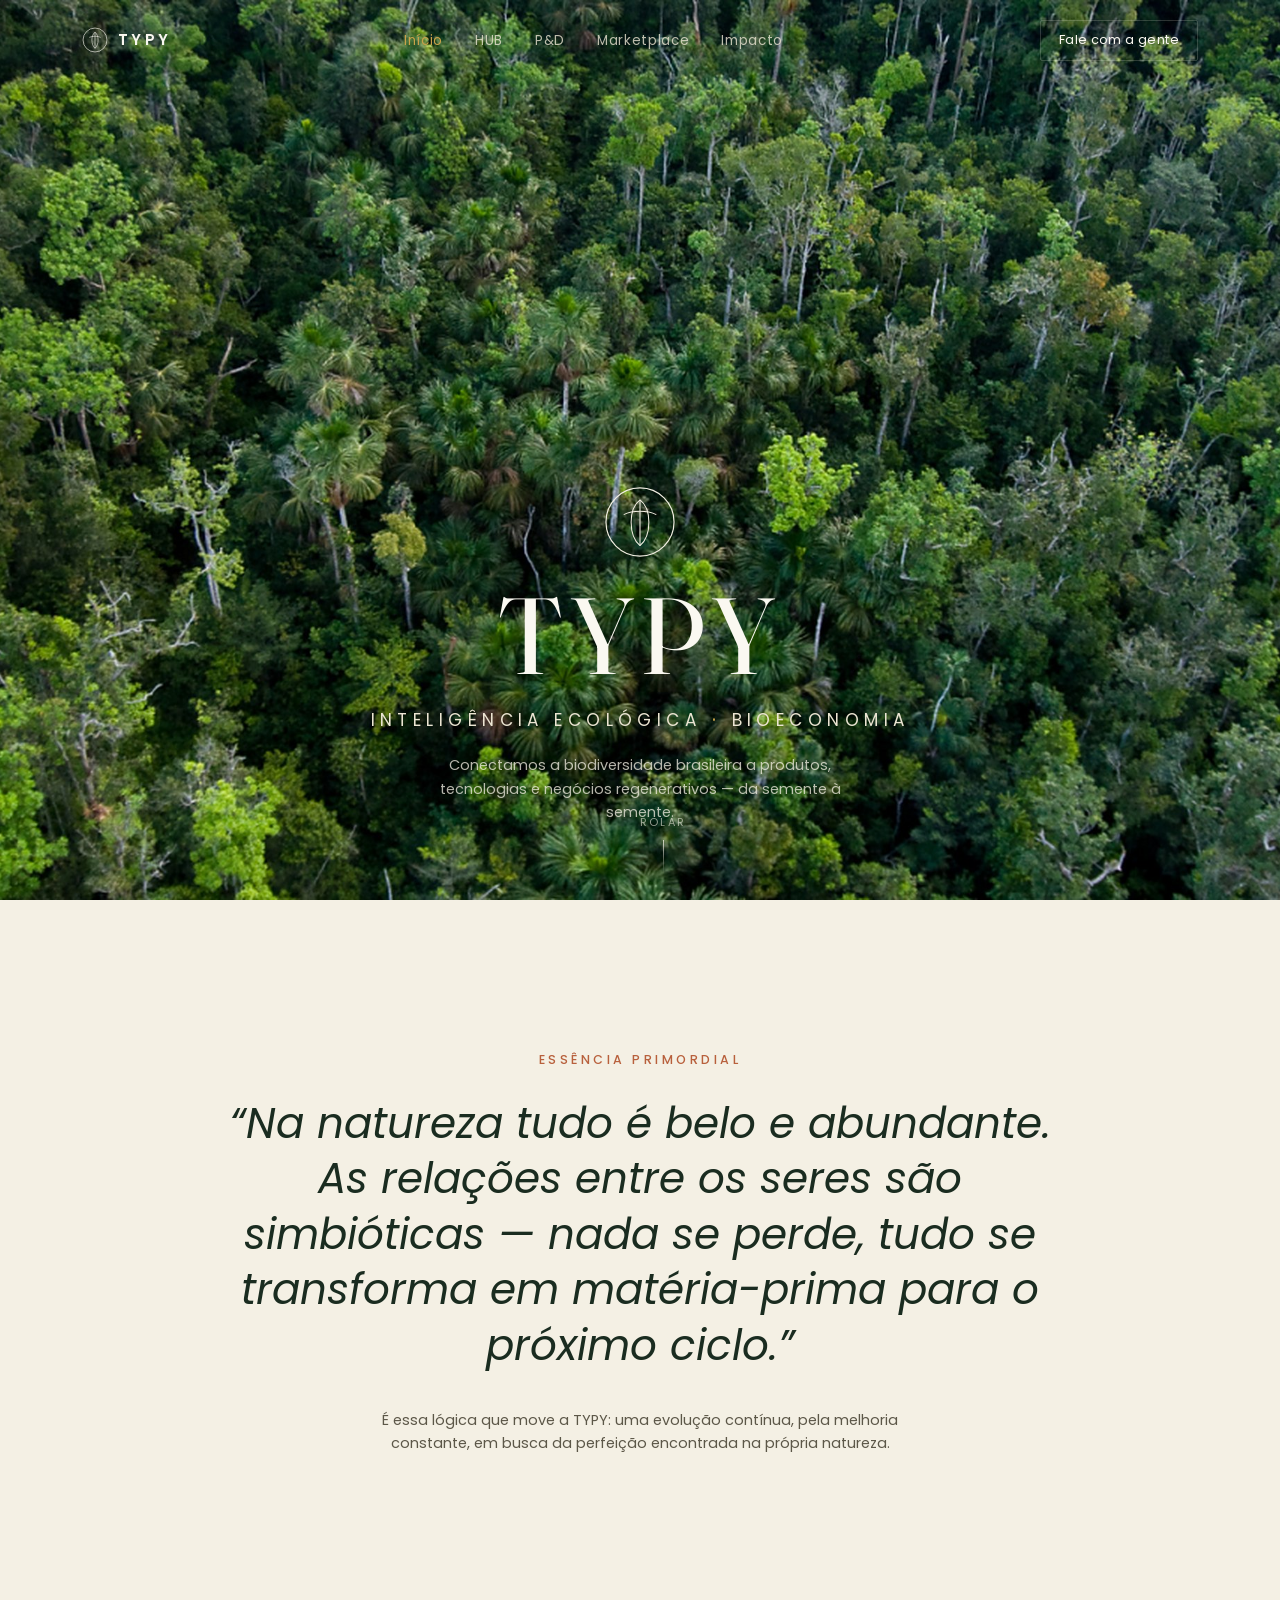
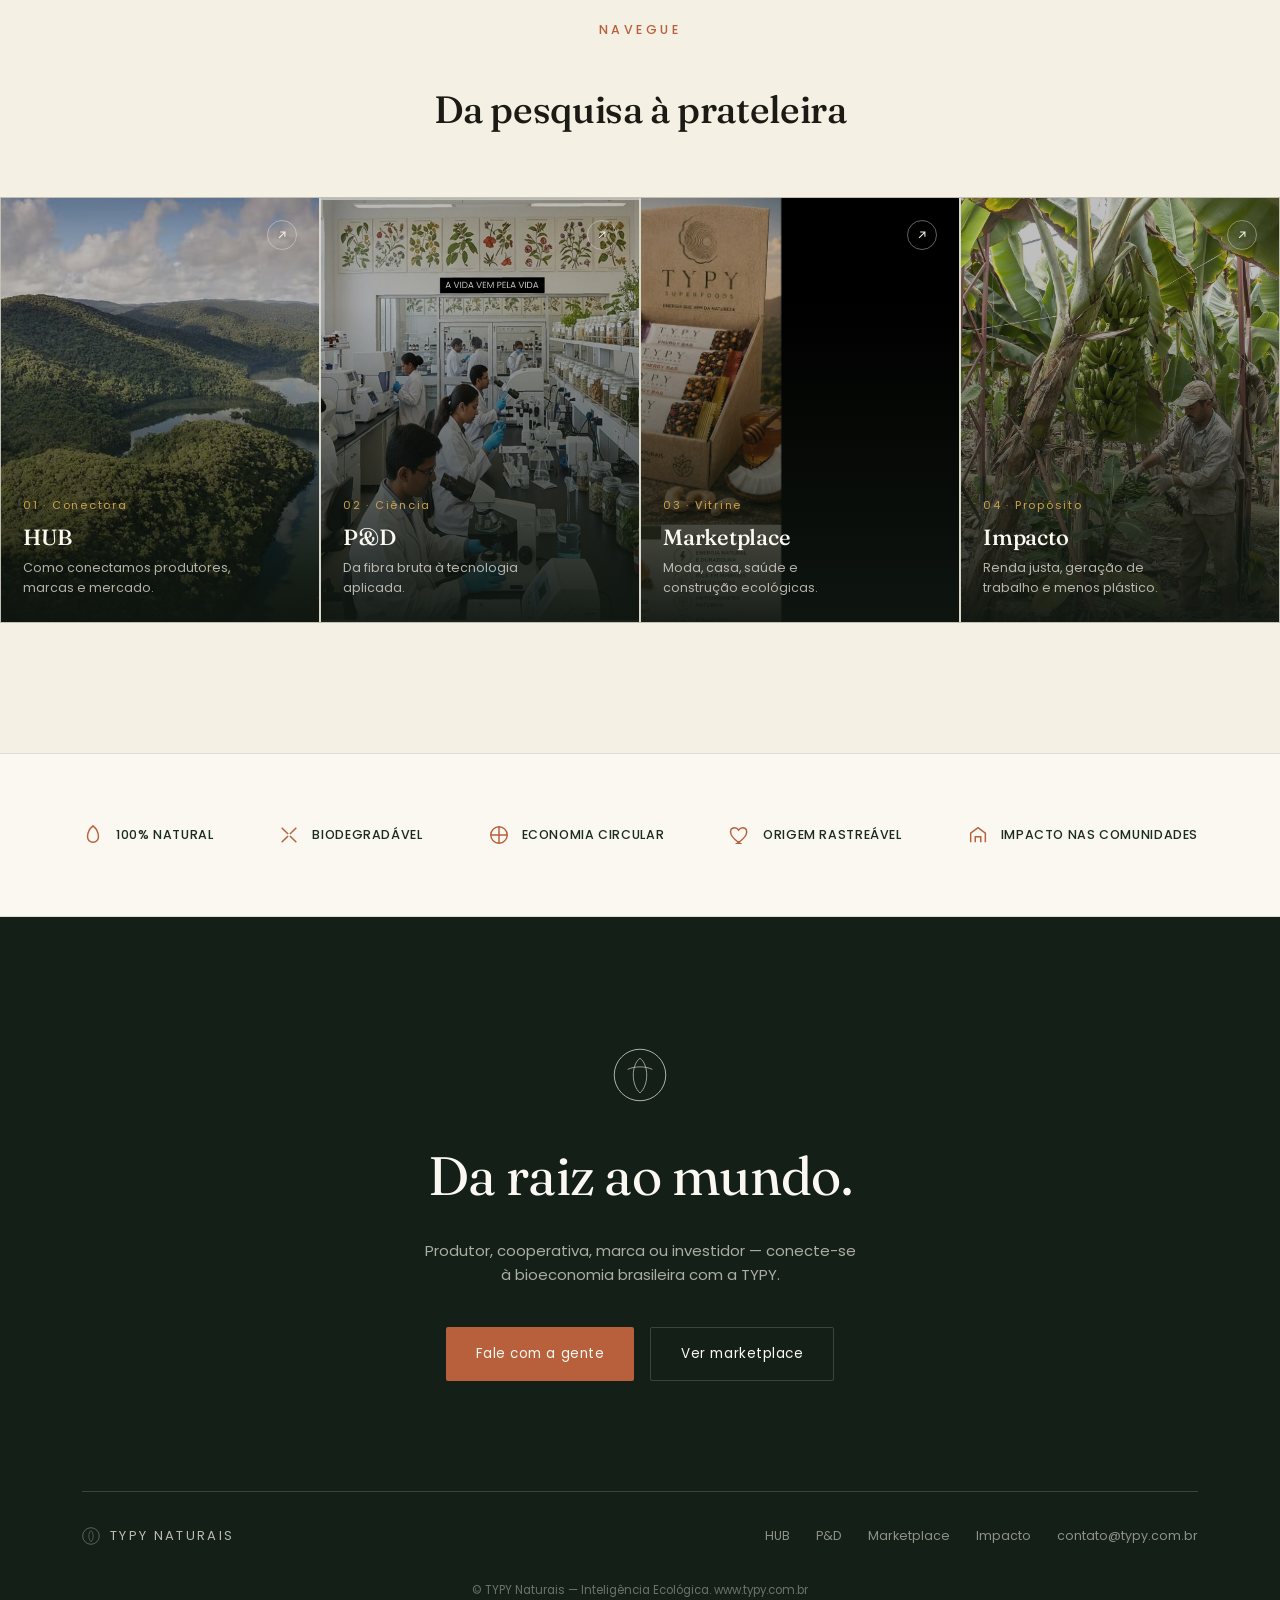
==== index.html @ ffee8912 "Initial commit: typy site" ====
<!DOCTYPE html>
<html lang="pt-BR">
<head>
<meta charset="UTF-8">
<meta name="viewport" content="width=device-width, initial-scale=1.0">
<title>TYPY — Inteligência Ecológica · Bioeconomia Brasileira</title>
<meta name="description" content="TYPY conecta fibras e matérias-primas naturais do Brasil a produtos e tecnologias sustentáveis. Da semente à semente.">
<link rel="preconnect" href="https://fonts.googleapis.com">
<link rel="preconnect" href="https://fonts.gstatic.com" crossorigin>
<link href="https://fonts.googleapis.com/css2?family=Fraunces:ital,opsz,wght@0,9..144,300;0,9..144,400;0,9..144,500;0,9..144,600;1,9..144,400;1,9..144,500&family=Poppins:wght@300;400;500;600;700&display=swap" rel="stylesheet">
<link rel="stylesheet" href="assets/styles.css">
</head>
<body>

<!-- ============ NAV ============ -->
<header class="nav" id="siteNav">
  <div class="wrap">
    <a href="index.html" class="brand">
      <svg viewBox="0 0 100 100" fill="none" xmlns="http://www.w3.org/2000/svg">
        <circle cx="50" cy="50" r="46" stroke="currentColor" stroke-width="2.4"/>
        <path d="M50 20 C34 32, 34 68, 50 82" stroke="currentColor" stroke-width="2.2" fill="none"/>
        <path d="M50 20 C66 32, 66 68, 50 82" stroke="currentColor" stroke-width="2.2" fill="none"/>
        <path d="M28 40 C40 34, 60 34, 72 40" stroke="currentColor" stroke-width="2.2" fill="none"/>
        <path d="M50 20 L50 82" stroke="currentColor" stroke-width="2.2"/>
      </svg>
      TYPY
    </a>
    <nav class="links">
      <a href="index.html" class="active">Início</a>
      <a href="hub.html">HUB</a>
      <a href="pd.html">P&amp;D</a>
      <a href="marketplace.html">Marketplace</a>
      <a href="impacto.html">Impacto</a>
    </nav>
    <a href="mailto:contato@typy.com.br" class="nav-cta">Fale com a gente</a>
  </div>
</header>

<!-- ============ HERO ============ -->
<section class="hero" id="top">
  <img src="assets/hero-forest.jpg" alt="Vista aérea da floresta brasileira, copas densas e biodiversas">
  <div class="hero-content">
    <div class="hero-mark">
      <svg viewBox="0 0 100 100" fill="none" xmlns="http://www.w3.org/2000/svg">
        <circle cx="50" cy="50" r="46" stroke="#f4f0e4" stroke-width="1.6"/>
        <path d="M50 20 C34 32, 34 68, 50 82" stroke="#f4f0e4" stroke-width="1.4" fill="none"/>
        <path d="M50 20 C66 32, 66 68, 50 82" stroke="#f4f0e4" stroke-width="1.4" fill="none"/>
        <path d="M28 40 C40 34, 60 34, 72 40" stroke="#f4f0e4" stroke-width="1.4" fill="none"/>
        <path d="M50 20 L50 82" stroke="#f4f0e4" stroke-width="1.4"/>
      </svg>
    </div>
    <h1>TYPY</h1>
    <p class="tagline">Inteligência ecológica <b>·</b> Bioeconomia</p>
    <p class="sub">Conectamos a biodiversidade brasileira a produtos, tecnologias e negócios regenerativos — da semente à semente.</p>
  </div>
  <div class="scroll-cue"><span>Rolar</span><div class="line"></div></div>
</section>

<!-- ============ ESSÊNCIA ============ -->
<section class="essence" id="essencia">
  <div class="wrap">
    <span class="eyebrow">Essência primordial</span>
    <blockquote>“Na natureza tudo é belo e abundante. As relações entre os seres são simbióticas — nada se perde, tudo se transforma em matéria-prima para o próximo ciclo.”</blockquote>
    <p class="cred">É essa lógica que move a TYPY: uma evolução contínua, pela melhoria constante, em busca da perfeição encontrada na própria natureza.</p>
  </div>
</section>

<!-- ============ EXPLORE (teaser para as demais páginas) ============ -->
<section class="explore" id="explore">
  <div class="wrap">
    <div class="frame-head center">
      <span class="eyebrow">Navegue</span>
      <h2>Da pesquisa à prateleira</h2>
    </div>
  </div>

  <div class="explore-grid">
    <a class="explore-card" href="hub.html">
      <img src="assets/vale-ribeira.jpg" alt="Vista aérea do Vale do Ribeira">
      <div class="ec-arrow"><svg viewBox="0 0 24 24" fill="none" stroke="#f4f0e4" stroke-width="1.8"><path d="M7 17 17 7M9 7h8v8"/></svg></div>
      <div class="ec-inner">
        <span class="ec-num">01 · Conectora</span>
        <h3>HUB</h3>
        <p>Como conectamos produtores, marcas e mercado.</p>
      </div>
    </a>
    <a class="explore-card" href="pd.html">
      <img src="assets/lab-photo.jpg" alt="Laboratório de pesquisa e desenvolvimento TYPY">
      <div class="ec-arrow"><svg viewBox="0 0 24 24" fill="none" stroke="#f4f0e4" stroke-width="1.8"><path d="M7 17 17 7M9 7h8v8"/></svg></div>
      <div class="ec-inner">
        <span class="ec-num">02 · Ciência</span>
        <h3>P&amp;D</h3>
        <p>Da fibra bruta à tecnologia aplicada.</p>
      </div>
    </a>
    <a class="explore-card" href="marketplace.html">
      <img src="assets/card-energybar.jpg" alt="Produto TYPY Superfoods, parte do Marketplace ecológico">
      <div class="ec-arrow"><svg viewBox="0 0 24 24" fill="none" stroke="#f4f0e4" stroke-width="1.8"><path d="M7 17 17 7M9 7h8v8"/></svg></div>
      <div class="ec-inner">
        <span class="ec-num">03 · Vitrine</span>
        <h3>Marketplace</h3>
        <p>Moda, casa, saúde e construção ecológicas.</p>
      </div>
    </a>
    <a class="explore-card" href="impacto.html">
      <img src="assets/farmer.jpg" alt="Produtor rural brasileiro colhendo bananas">
      <div class="ec-arrow"><svg viewBox="0 0 24 24" fill="none" stroke="#f4f0e4" stroke-width="1.8"><path d="M7 17 17 7M9 7h8v8"/></svg></div>
      <div class="ec-inner">
        <span class="ec-num">04 · Propósito</span>
        <h3>Impacto</h3>
        <p>Renda justa, geração de trabalho e menos plástico.</p>
      </div>
    </a>
  </div>
</section>

<!-- ============ COMPROMISSOS ============ -->
<section class="commit">
  <div class="wrap">
    <div class="commit-item">
      <svg viewBox="0 0 24 24" fill="none" stroke="currentColor" stroke-width="1.6"><path d="M12 2 C7 6 6 11 6 14a6 6 0 0 0 12 0c0-3-1-8-6-12Z"/></svg>
      100% natural
    </div>
    <div class="commit-item">
      <svg viewBox="0 0 24 24" fill="none" stroke="currentColor" stroke-width="1.6"><path d="M4 4l7 7M20 20l-7-7M20 4l-7 7M4 20l7-7"/></svg>
      Biodegradável
    </div>
    <div class="commit-item">
      <svg viewBox="0 0 24 24" fill="none" stroke="currentColor" stroke-width="1.6"><circle cx="12" cy="12" r="9"/><path d="M12 3v18M3 12h18"/></svg>
      Economia circular
    </div>
    <div class="commit-item">
      <svg viewBox="0 0 24 24" fill="none" stroke="currentColor" stroke-width="1.6"><path d="M12 21s-7-4.5-9.5-9C.5 8 2 4 6 4c2.2 0 3.7 1.3 4.5 2.6C11.3 5.3 12.8 4 15 4c4 0 5.5 4 3.5 8-2.5 4.5-9.5 9-9.5 9Z"/></svg>
      Origem rastreável
    </div>
    <div class="commit-item">
      <svg viewBox="0 0 24 24" fill="none" stroke="currentColor" stroke-width="1.6"><path d="M4 20V10l8-6 8 6v10"/><path d="M9 20v-6h6v6"/></svg>
      Impacto nas comunidades
    </div>
  </div>
</section>

<!-- ============ CTA / FOOTER ============ -->
<section class="cta" id="contato">
  <div class="wrap">
    <div class="cta-mark">
      <svg viewBox="0 0 100 100" fill="none" xmlns="http://www.w3.org/2000/svg">
        <circle cx="50" cy="50" r="46" stroke="#f4f0e4" stroke-width="1.4"/>
        <path d="M50 20 C34 32, 34 68, 50 82" stroke="#f4f0e4" stroke-width="1.2" fill="none"/>
        <path d="M50 20 C66 32, 66 68, 50 82" stroke="#f4f0e4" stroke-width="1.2" fill="none"/>
        <path d="M28 40 C40 34, 60 34, 72 40" stroke="#f4f0e4" stroke-width="1.2" fill="none"/>
      </svg>
    </div>
    <h2>Da raiz ao mundo.</h2>
    <p class="lead">Produtor, cooperativa, marca ou investidor — conecte-se à bioeconomia brasileira com a TYPY.</p>
    <div class="cta-actions">
      <a class="btn btn-primary" href="mailto:contato@typy.com.br">Fale com a gente</a>
      <a class="btn btn-ghost" href="marketplace.html">Ver marketplace</a>
    </div>

    <footer>
      <div class="wrap" style="padding:0 0 34px;">
        <div class="fbrand">
          <svg viewBox="0 0 100 100" fill="none"><circle cx="50" cy="50" r="46" stroke="currentColor" stroke-width="2.4"/><path d="M50 20 C34 32, 34 68, 50 82" stroke="currentColor" stroke-width="2" fill="none"/><path d="M50 20 C66 32, 66 68, 50 82" stroke="currentColor" stroke-width="2" fill="none"/></svg>
          TYPY NATURAIS
        </div>
        <div class="flinks">
          <a href="hub.html">HUB</a>
          <a href="pd.html">P&amp;D</a>
          <a href="marketplace.html">Marketplace</a>
          <a href="impacto.html">Impacto</a>
          <a href="mailto:contato@typy.com.br">contato@typy.com.br</a>
        </div>
      </div>
      <div class="fmeta">© TYPY Naturais — Inteligência Ecológica. www.typy.com.br</div>
    </footer>
  </div>
</section>

<script src="assets/site.js"></script>
</body>
</html>
---- assets/styles.css ----
:root{
  --forest-950:#131f17;
  --forest-900:#1a2c20;
  --forest-800:#25402c;
  --forest-600:#3f6349;
  --forest-400:#6f9575;
  --cream:#f4f0e4;
  --cream-100:#faf8f1;
  --cream-200:#ece5d3;
  --coral:#b8603c;
  --coral-light:#d78a63;
  --gold:#c9a24a;
  --ink:#1c1a15;
  --line: rgba(28,26,21,0.12);
  --line-light: rgba(244,240,228,0.18);
  --maxw: 1180px;
}

*{box-sizing:border-box;}
html{scroll-behavior:smooth;}
body{
  margin:0;
  background:var(--cream);
  color:var(--ink);
  font-family:'Poppins',sans-serif;
  font-weight:400;
  line-height:1.6;
  -webkit-font-smoothing:antialiased;
}
img{max-width:100%;display:block;}
a{color:inherit;}

h1,h2,h3,.serif{
  font-family:'Fraunces', serif;
  font-weight:500;
  letter-spacing:-0.01em;
  margin:0;
}

.eyebrow{
  font-family:'Poppins',sans-serif;
  font-weight:500;
  font-size:12.5px;
  letter-spacing:0.28em;
  text-transform:uppercase;
  color:var(--coral);
}
.eyebrow.on-dark{ color:var(--gold); }

.wrap{
  max-width:var(--maxw);
  margin:0 auto;
  padding:0 32px;
}
.wrap.narrow{ max-width:820px; }

section{ position:relative; }

/* ---------- NAV ---------- */
header.nav{
  position:fixed; top:0; left:0; right:0; z-index:50;
  padding:20px 0;
  transition:background .4s ease, padding .4s ease, box-shadow .4s ease;
}
header.nav .wrap{
  display:flex; align-items:center; justify-content:space-between;
}
header.nav.scrolled, header.nav.solid{
  background:rgba(20,31,23,0.92);
  backdrop-filter:blur(10px);
  padding:12px 0;
  box-shadow:0 1px 0 var(--line-light);
}
.brand{
  display:flex; align-items:center; gap:10px;
  font-family:'Poppins',sans-serif;
  letter-spacing:0.22em;
  font-size:15px;
  font-weight:600;
  color:var(--cream-100);
  text-decoration:none;
}
.brand svg{ width:26px; height:26px; flex-shrink:0; }
nav.links{ display:flex; gap:0; }
nav.links a{
  color:var(--cream-200);
  text-decoration:none;
  font-size:13.5px;
  letter-spacing:0.05em;
  font-weight:400;
  opacity:.8;
  margin-left:32px;
  transition:opacity .25s;
  white-space:nowrap;
}
nav.links a:first-child{ margin-left:0; }
nav.links a:hover, nav.links a.active{ opacity:1; }
nav.links a.active{ color:var(--gold); }
.nav-cta{
  border:1px solid var(--line-light);
  padding:9px 18px;
  border-radius:2px;
  font-size:13px;
  letter-spacing:0.03em;
  text-decoration:none;
  color:var(--cream-100);
  white-space:nowrap;
  margin-left:24px;
  transition:background .25s;
}
.nav-cta:hover{ background:rgba(244,240,228,.1); }
.nav-toggle{ display:none; }

@media (max-width:980px){
  nav.links{ display:none; }
  .nav-toggle{
    display:flex; align-items:center; justify-content:center;
    width:34px; height:34px;
    background:none; border:1px solid var(--line-light); border-radius:2px;
    color:var(--cream-100);
  }
}

/* ---------- HERO (home) ---------- */
.hero{
  height:100vh;
  min-height:640px;
  position:relative;
  display:flex;
  align-items:flex-end;
  color:var(--cream-100);
  overflow:hidden;
}
.hero img{
  position:absolute; top:0; left:0; right:0; bottom:0; width:100%; height:100%; object-fit:cover;
  filter:saturate(1.02);
}
.hero::before{
  content:'';
  position:absolute; top:0; left:0; right:0; bottom:0;
  background:
    linear-gradient(180deg, rgba(15,22,16,.55) 0%, rgba(15,22,16,.25) 32%, rgba(15,22,16,.55) 68%, rgba(11,17,12,.92) 100%);
}
.hero-content{
  position:relative; z-index:2;
  width:100%;
  padding-bottom:76px;
  text-align:center;
}
.hero-mark{
  width:74px; height:74px;
  margin:0 auto 22px;
  opacity:0;
  animation:fadeUp 1s ease .15s forwards;
}
.hero h1{
  font-size:clamp(48px, 9vw, 108px);
  letter-spacing:0.06em;
  font-weight:400;
  line-height:1;
  opacity:0;
  animation:fadeUp 1s ease .3s forwards;
}
.hero .tagline{
  margin-top:18px;
  font-size:clamp(14px,2vw,17px);
  letter-spacing:0.32em;
  text-transform:uppercase;
  font-weight:400;
  color:var(--cream-200);
  opacity:0;
  animation:fadeUp 1s ease .48s forwards;
}
.hero .tagline b{ color:var(--gold); font-weight:500; }
.hero .sub{
  margin:20px auto 0;
  max-width:420px;
  font-size:14.5px;
  color:rgba(244,240,228,0.75);
  opacity:0;
  animation:fadeUp 1s ease .62s forwards;
}
.scroll-cue{
  position:absolute; left:50%; bottom:26px; transform:translateX(-50%);
  z-index:2;
  display:flex; flex-direction:column; align-items:center; gap:8px;
  color:rgba(244,240,228,0.6);
  font-size:11px; letter-spacing:0.2em; text-transform:uppercase;
  opacity:0;
  animation:fadeUp 1s ease .9s forwards;
}
.scroll-cue .line{ width:1px; height:34px; background:linear-gradient(rgba(244,240,228,.8),transparent); animation:pulse 2s ease-in-out infinite; }

@keyframes fadeUp{ from{opacity:0; transform:translateY(16px);} to{opacity:1; transform:translateY(0);} }
@keyframes pulse{ 0%,100%{opacity:.3;} 50%{opacity:1;} }

/* ---------- PAGE HEADER (internal pages) ---------- */
.pagehead{
  position:relative;
  padding:172px 0 90px;
  background:var(--forest-950);
  color:var(--cream-100);
  overflow:hidden;
}
.pagehead.with-photo{ padding:200px 0 120px; }
.pagehead.with-photo img{
  position:absolute; top:0; left:0; right:0; bottom:0; width:100%; height:100%; object-fit:cover;
  z-index:0;
}
.pagehead.with-photo::before{
  content:'';
  position:absolute; top:0; left:0; right:0; bottom:0; z-index:0;
  background:linear-gradient(180deg, rgba(15,22,16,.65) 0%, rgba(13,20,15,.55) 40%, rgba(11,17,12,.95) 100%);
}
.pagehead .wrap{ position:relative; z-index:2; }
.pagehead .eyebrow{ display:block; margin-bottom:18px; }
.pagehead h1{
  font-size:clamp(36px,6vw,64px);
  font-weight:400;
  color:var(--cream-100);
  max-width:760px;
}
.pagehead p.lead{
  margin-top:20px;
  max-width:560px;
  font-size:15.5px;
  color:rgba(244,240,228,.72);
}
.pagehead .badge{
  display:inline-block;
  margin-top:26px;
  padding:8px 16px;
  border:1px solid var(--line-light);
  border-radius:2px;
  font-size:11.5px;
  letter-spacing:.14em;
  text-transform:uppercase;
  color:var(--gold);
}

/* ---------- ESSENCIA / general prose section ---------- */
.essence{
  padding:150px 0 130px;
  background:var(--cream);
}
.essence .wrap{ max-width:900px; text-align:center; }
.essence .eyebrow{ display:block; margin-bottom:26px; }
.essence blockquote{
  font-size:clamp(26px,4.4vw,42px);
  line-height:1.32;
  font-weight:400;
  font-style:italic;
  color:var(--forest-900);
  margin:0;
}
.essence .cred{
  margin-top:36px;
  font-size:14.5px;
  color:#5c5748;
  max-width:560px;
  margin-left:auto; margin-right:auto;
}

/* ---------- EXPLORE (home teaser grid to sub-pages) ---------- */
.explore{ padding:20px 0 130px; background:var(--cream); }
.explore-grid{
  display:grid;
  grid-template-columns:repeat(4,1fr);
  gap:2px;
  background:var(--line);
  border:1px solid var(--line);
}
.explore-card{
  position:relative;
  aspect-ratio:3/4;
  min-height:300px;
  overflow:hidden;
  background:var(--forest-800);
  display:flex; align-items:flex-end;
  text-decoration:none;
  color:var(--cream-100);
}
.explore-card img{
  position:absolute; top:0; left:0; right:0; bottom:0; width:100%; height:100%; object-fit:cover;
  transform:scale(1.04);
  transition:transform .7s cubic-bezier(.2,.7,.2,1), filter .5s ease;
  filter:saturate(.9) brightness(.75);
}
.explore-card:hover img{ transform:scale(1.12); filter:saturate(1) brightness(.62); }
.explore-card::after{
  content:'';
  position:absolute; top:0; left:0; right:0; bottom:0;
  background:linear-gradient(180deg, rgba(19,31,23,0) 25%, rgba(15,22,16,.94) 100%);
}
.explore-card .ec-inner{ position:relative; z-index:2; padding:24px 22px; }
.explore-card .ec-num{ font-size:11px; letter-spacing:.16em; color:var(--gold); margin-bottom:10px; display:block; }
.explore-card h3{ font-family:'Fraunces',serif; font-size:22px; font-weight:500; line-height:1.15; }
.explore-card p{ margin:8px 0 0; font-size:12.5px; color:rgba(244,240,228,.72); max-width:210px; }
.explore-card .ec-arrow{
  position:absolute; top:22px; right:22px; z-index:2;
  width:30px; height:30px; border-radius:50%;
  border:1px solid rgba(244,240,228,.4);
  display:flex; align-items:center; justify-content:center;
  transition:background .25s, border-color .25s;
}
.explore-card:hover .ec-arrow{ background:var(--coral); border-color:var(--coral); }
.explore-card .ec-arrow svg{ width:14px; height:14px; }

/* ---------- CYCLE / SPIRAL SIGNATURE (shared circular device) ---------- */
.circle-wrap{
  background:var(--forest-950);
  color:var(--cream-100);
  padding:120px 0 130px;
  overflow:hidden;
}
.circle-wrap .head{ text-align:center; max-width:640px; margin:0 auto 70px; }
.circle-wrap .head .eyebrow{ display:block; margin-bottom:18px; }
.circle-wrap h2{ font-size:clamp(28px,4vw,40px); color:var(--cream-100); font-weight:400; }
.circle-wrap .head p{ margin-top:16px; color:rgba(244,240,228,.68); font-size:15px; }

.cycle{
  position:relative;
  width:min(560px, 88vw);
  height:min(560px, 88vw);
  aspect-ratio:1/1;
  margin:0 auto;
}
.cycle-ring{
  position:absolute; top:10%; left:10%; right:10%; bottom:10%;
  border:1px solid rgba(244,240,228,.16);
  border-radius:50%;
}
.cycle-ring.inner{ top:32%; left:32%; right:32%; bottom:32%; border-color:rgba(244,240,228,.1); }
.cycle-core{
  position:absolute; top:0; left:0; right:0; bottom:0; margin:auto;
  width:30%; height:30%;
  border-radius:50%;
  background:radial-gradient(circle at 35% 30%, var(--forest-600), var(--forest-900) 72%);
  display:flex; align-items:center; justify-content:center;
  box-shadow:0 0 0 1px rgba(244,240,228,.14), 0 30px 60px -20px rgba(0,0,0,.6);
}
.cycle-core svg{ width:44%; height:44%; opacity:.92; }
.cycle-node{
  position:absolute;
  width:120px;
  transform:translate(-50%,-50%);
  text-align:center;
}
.cycle-node .dot{
  width:9px; height:9px; border-radius:50%;
  background:var(--gold);
  margin:0 auto 10px;
  box-shadow:0 0 0 5px rgba(201,162,74,0.14);
}
.cycle-node span{
  font-size:12.5px;
  letter-spacing:0.06em;
  color:var(--cream-200);
}
.circle-caption{
  text-align:center;
  margin-top:64px;
  font-family:'Fraunces',serif;
  font-style:italic;
  font-size:clamp(17px,2.4vw,21px);
  color:var(--coral-light);
  max-width:560px;
  margin-left:auto; margin-right:auto;
}

/* ---------- HUB SPOKE DIAGRAM ---------- */
.hub-spoke{
  display:grid;
  grid-template-columns:1fr auto 1fr;
  align-items:center;
  gap:36px;
  margin-top:20px;
}
.spoke-label{
  display:block;
  font-size:11px; letter-spacing:.18em; text-transform:uppercase;
  color:var(--gold); margin-bottom:20px;
}
.spoke-col ul{ list-style:none; margin:0; padding:0; }
.spoke-col ul li{
  font-size:14px; color:rgba(244,240,228,.82);
  padding:13px 0; border-top:1px solid var(--line-light);
  position:relative;
}
.spoke-col ul li:last-child{ border-bottom:1px solid var(--line-light); }
.spoke-col.right{ text-align:right; }
.spoke-col.left ul li{ padding-left:22px; }
.spoke-col.left ul li::before{ content:''; position:absolute; left:0; top:22px; width:12px; height:1px; background:var(--gold); }
.spoke-col.right ul li{ padding-right:22px; }
.spoke-col.right ul li::after{ content:''; position:absolute; right:0; top:22px; width:12px; height:1px; background:var(--gold); }
.spoke-center{ display:flex; flex-direction:column; align-items:center; }
.spoke-node{
  width:120px; height:120px; border-radius:50%;
  background:radial-gradient(circle at 35% 30%, var(--forest-600), var(--forest-900) 72%);
  display:flex; align-items:center; justify-content:center; flex-direction:column;
  box-shadow:0 0 0 1px rgba(244,240,228,.14), 0 0 0 14px rgba(244,240,228,.03), 0 30px 60px -20px rgba(0,0,0,.7);
}
.spoke-node svg{ width:38px; height:38px; }
.spoke-node span{ margin-top:6px; font-size:11px; letter-spacing:.16em; color:var(--cream-100); }
@media (max-width:820px){
  .hub-spoke{ grid-template-columns:1fr; text-align:left !important; }
  .spoke-col.right{ text-align:left; }
  .spoke-col.right ul li{ padding-right:0; padding-left:22px; }
  .spoke-col.right ul li::after{ display:none; }
  .spoke-col.right ul li::before{ content:''; position:absolute; left:0; top:22px; width:12px; height:1px; background:var(--gold); }
  .spoke-center{ order:-1; margin-bottom:12px; }
}

/* ---------- FRAME / generic section with head + grid ---------- */
.frame{ padding:120px 0; background:var(--cream); }
.frame.on-dark{ background:var(--forest-900); color:var(--cream-100); }
.frame.tight{ padding:90px 0; }
.frame-head{
  display:flex; justify-content:space-between; align-items:flex-end; gap:24px;
  margin-bottom:56px; flex-wrap:wrap;
}
.frame-head.center{ flex-direction:column; text-align:center; align-items:center; }
.frame-head .eyebrow{ display:block; margin-bottom:16px; }
.frame-head h2{ font-size:clamp(28px,4vw,38px); max-width:560px; }
.frame.on-dark .frame-head h2{ color:var(--cream-100); }
.frame-head p{ max-width:360px; font-size:14.5px; color:#5c5748; margin:0; }
.frame.on-dark .frame-head p{ color:rgba(244,240,228,.62); }

.grid4, .grid3, .grid2{
  display:grid;
  border-top:1px solid var(--line);
  border-left:1px solid var(--line);
}
.frame.on-dark .grid4, .frame.on-dark .grid3, .frame.on-dark .grid2{ border-color:var(--line-light); }
.grid4{ grid-template-columns:repeat(4,1fr); }
.grid3{ grid-template-columns:repeat(3,1fr); }
.grid2{ grid-template-columns:repeat(2,1fr); }

.cell{
  border-right:1px solid var(--line);
  border-bottom:1px solid var(--line);
  padding:34px 30px;
  min-height:220px;
  display:flex; flex-direction:column; justify-content:space-between;
  transition:background .3s ease;
}
.frame.on-dark .cell{ border-color:var(--line-light); }
.cell:hover{ background:var(--cream-200); }
.frame.on-dark .cell:hover{ background:rgba(244,240,228,.05); }
.cell .tag{
  font-family:'Fraunces',serif;
  font-size:30px;
  color:var(--coral);
  font-weight:500;
}
.cell h3{
  font-family:'Poppins',sans-serif;
  font-size:15px; font-weight:600;
  margin-top:22px;
  color:var(--forest-900);
}
.frame.on-dark .cell h3{ color:var(--cream-100); }
.cell p{ margin:8px 0 0; font-size:13.5px; color:#5c5748; }
.frame.on-dark .cell p{ color:rgba(244,240,228,.62); }
.cell .kind{
  font-size:11px; letter-spacing:.18em; text-transform:uppercase; color:#8c8672;
  margin-bottom:auto;
}
.frame.on-dark .cell .kind{ color:rgba(244,240,228,.42); }
.cell .icon{ width:30px; height:30px; color:var(--coral); }
.cell ul{ margin:14px 0 0; padding-left:18px; font-size:13px; color:#5c5748; }
.frame.on-dark .cell ul{ color:rgba(244,240,228,.62); }
.cell ul li{ margin-bottom:4px; }

/* ---------- CARD GRID (product / image showcase) ---------- */
.card-grid{
  display:grid;
  grid-template-columns:repeat(4, 1fr);
  gap:2px;
  background:rgba(244,240,228,.1);
}
.card-grid.cols-6{ grid-template-columns:repeat(6,1fr); }
.p-card{
  position:relative;
  aspect-ratio:4/5;
  min-height:280px;
  overflow:hidden;
  background:var(--forest-800);
  display:flex; align-items:flex-end;
}
.p-card img{
  position:absolute; top:0; left:0; right:0; bottom:0; width:100%; height:100%; object-fit:cover;
  transform:scale(1.04);
  transition:transform .7s cubic-bezier(.2,.7,.2,1), filter .5s ease;
  filter:saturate(.92) brightness(.82);
}
.p-card:hover img{ transform:scale(1.13); filter:saturate(1) brightness(.7); }
.p-card::after{
  content:'';
  position:absolute; top:0; left:0; right:0; bottom:0;
  background:linear-gradient(180deg, rgba(19,31,23,0) 30%, rgba(15,22,16,.92) 100%);
}
.p-card .pc-inner{ position:relative; z-index:2; padding:22px 20px; }
.p-card .pc-index{ font-size:11px; letter-spacing:.16em; color:var(--gold); margin-bottom:8px; display:block; }
.p-card h3{ font-family:'Fraunces',serif; font-weight:500; font-size:19px; color:var(--cream-100); line-height:1.2; }
.p-card p{ margin:6px 0 0; font-size:12.5px; color:rgba(244,240,228,.72); max-width:210px; }

/* ---------- SPLIT (image + text two-column) ---------- */
.split{ padding:120px 0; }
.split .wrap{
  display:grid; grid-template-columns:1fr 1fr;
  gap:64px; align-items:center;
}
.split.reverse .wrap{ direction:rtl; }
.split.reverse .wrap > *{ direction:ltr; }
.split img{ width:100%; border-radius:2px; }
.split .split-eyebrow{ display:block; margin-bottom:18px; }
.split h2{ font-size:clamp(26px,3.6vw,36px); max-width:460px; }
.split p{ margin-top:16px; font-size:14.5px; color:#5c5748; max-width:460px; }
.split ul{ margin:22px 0 0; padding:0; list-style:none; }
.split ul li{
  font-size:13.5px; color:#4a4638; padding:9px 0;
  border-top:1px solid var(--line);
  display:flex; align-items:baseline; gap:10px;
}
.split ul li:last-child{ border-bottom:1px solid var(--line); }
.split ul li::before{ content:'—'; color:var(--coral); flex-shrink:0; }

/* ---------- STRIP (full-bleed photo banner) ---------- */
.strip{
  position:relative;
  min-height:460px;
  display:flex; align-items:center;
  color:var(--cream-100);
  overflow:hidden;
}
.strip img{ position:absolute; top:0; left:0; right:0; bottom:0; width:100%; height:100%; object-fit:cover; }
.strip::before{
  content:'';
  position:absolute; top:0; left:0; right:0; bottom:0;
  background:linear-gradient(90deg, rgba(15,22,16,.86) 0%, rgba(15,22,16,.42) 48%, rgba(15,22,16,.15) 100%);
}
.strip.center::before{ background:linear-gradient(180deg, rgba(15,22,16,.35) 0%, rgba(15,22,16,.55) 60%, rgba(11,17,12,.88) 100%); }
.strip .wrap{ position:relative; z-index:2; padding:80px 32px; }
.strip h2{ font-size:clamp(28px,4.2vw,44px); max-width:520px; color:var(--cream-100); font-weight:400; }
.strip p{ max-width:460px; margin-top:18px; font-size:14.5px; color:rgba(244,240,228,.78); }
.stat-row{ display:flex; gap:48px; margin-top:44px; flex-wrap:wrap; }
.stat-row .stat b{ display:block; font-family:'Fraunces',serif; font-size:34px; color:var(--gold); font-weight:500; }
.stat-row .stat span{ font-size:12px; letter-spacing:.06em; color:rgba(244,240,228,.7); }

/* ---------- PROCESS STEPS (waste -> product flow) ---------- */
.process{ padding:110px 0; background:var(--cream-100); border-top:1px solid var(--line); border-bottom:1px solid var(--line); }
.process-row{ display:flex; align-items:center; justify-content:space-between; flex-wrap:wrap; gap:18px 8px; margin-top:56px; }
.process-step{ flex:1; min-width:140px; text-align:center; }
.process-step .pnum{
  width:52px; height:52px; border-radius:50%; margin:0 auto 16px;
  border:1px solid var(--line); display:flex; align-items:center; justify-content:center;
  color:var(--coral); background:var(--cream);
}
.process-step .pnum svg{ width:22px; height:22px; }
.process-step h4{ font-family:'Poppins',sans-serif; font-size:13px; font-weight:600; color:var(--forest-900); }
.process-step p{ margin:6px 0 0; font-size:12px; color:#6b6656; max-width:150px; margin-left:auto; margin-right:auto; }
.process-arrow{ color:var(--line); flex-shrink:0; width:26px; }
.process-arrow svg{ width:100%; }
@media (max-width:780px){ .process-arrow{ display:none; } }

/* ---------- MARKETPLACE ---------- */
.shop-note{
  display:flex; align-items:center; gap:10px;
  font-size:12px; letter-spacing:.04em; color:rgba(244,240,228,.65);
  margin-top:28px;
}
.shop-note svg{ width:16px; height:16px; flex-shrink:0; color:var(--gold); }

.cat-nav{
  position:sticky; top:0; z-index:40;
  background:rgba(244,240,228,.96);
  backdrop-filter:blur(8px);
  border-bottom:1px solid var(--line);
  padding:18px 0;
}
.cat-nav .wrap{ display:flex; gap:10px; flex-wrap:wrap; }
.cat-pill{
  padding:9px 18px;
  border:1px solid var(--line);
  border-radius:999px;
  font-size:12.5px; letter-spacing:.04em;
  text-decoration:none; color:var(--forest-900);
  transition:background .2s, border-color .2s;
  white-space:nowrap;
}
.cat-pill:hover, .cat-pill.active{ background:var(--forest-900); color:var(--cream-100); border-color:var(--forest-900); }

.shop-section{ padding:96px 0; border-bottom:1px solid var(--line); }
.shop-section:last-of-type{ border-bottom:none; }
.shop-section-head{ display:flex; justify-content:space-between; align-items:flex-end; gap:24px; flex-wrap:wrap; margin-bottom:48px; }
.shop-section-head .cat-num{ font-family:'Fraunces',serif; font-size:15px; color:var(--coral); display:block; margin-bottom:14px; }
.shop-section-head h2{ font-size:clamp(26px,3.6vw,36px); max-width:520px; }
.shop-section-head p{ max-width:360px; font-size:14px; color:#5c5748; margin:0; }

.shop-grid{ display:grid; grid-template-columns:repeat(4,1fr); gap:28px; }
.shop-card{ text-decoration:none; color:inherit; display:block; }
.shop-card figure{
  position:relative; margin:0; aspect-ratio:4/5; min-height:260px; overflow:hidden; background:var(--cream-200);
  border-radius:2px;
}
.shop-card figure img{
  width:100%; height:100%; object-fit:cover;
  transition:transform .5s cubic-bezier(.2,.7,.2,1);
}
.shop-card:hover figure img{ transform:scale(1.06); }
.shop-card .shop-tag{
  position:absolute; top:12px; left:12px; z-index:2;
  background:rgba(250,248,241,.92);
  color:var(--forest-900);
  font-size:10px; letter-spacing:.1em; text-transform:uppercase;
  padding:5px 10px; border-radius:2px;
}
.shop-card figcaption{ padding-top:16px; }
.shop-card h4{ font-family:'Fraunces',serif; font-weight:500; font-size:16.5px; color:var(--forest-900); line-height:1.25; }
.shop-card p{ margin:5px 0 0; font-size:12.5px; color:#6b6656; }
.shop-card .shop-row{ display:flex; justify-content:space-between; align-items:center; margin-top:12px; }
.shop-card .shop-price{ font-size:13px; font-weight:600; color:var(--coral); }
.shop-card .shop-cta{ font-size:11.5px; letter-spacing:.05em; color:var(--forest-600); text-transform:uppercase; }

/* ---------- PILLARS (impact 3-col) ---------- */
.pillars{ display:grid; grid-template-columns:repeat(3,1fr); gap:2px; background:var(--line); border:1px solid var(--line); }
.pillar{ background:var(--cream-100); padding:44px 34px; }
.pillar .picon{ width:38px; height:38px; color:var(--coral); margin-bottom:24px; }
.pillar h3{ font-size:19px; color:var(--forest-900); }
.pillar p{ margin-top:12px; font-size:13.5px; color:#5c5748; }

/* ---------- QUOTE BLOCK ---------- */
.quote-block{ padding:110px 0; background:var(--forest-950); color:var(--cream-100); text-align:center; }
.quote-block blockquote{
  font-family:'Fraunces',serif; font-style:italic; font-weight:400;
  font-size:clamp(24px,4vw,38px); line-height:1.35; max-width:820px; margin:0 auto;
  color:var(--cream-100);
}
.quote-block cite{ display:block; margin-top:28px; font-style:normal; font-size:12.5px; letter-spacing:.14em; text-transform:uppercase; color:var(--gold); }

/* ---------- COMPROMISSOS strip ---------- */
.commit{ padding:70px 0; background:var(--cream-100); border-top:1px solid var(--line); border-bottom:1px solid var(--line); }
.commit .wrap{ display:flex; flex-wrap:wrap; justify-content:space-between; gap:28px 40px; }
.commit-item{ display:flex; align-items:center; gap:12px; font-size:12.5px; letter-spacing:.05em; color:var(--forest-900); text-transform:uppercase; font-weight:500; }
.commit-item svg{ width:22px; height:22px; flex-shrink:0; color:var(--coral); }

/* ---------- CTA / FOOTER ---------- */
.cta{ background:var(--forest-950); color:var(--cream-100); padding:130px 0 60px; }
.cta .wrap{ text-align:center; }
.cta-mark{ width:56px; height:56px; margin:0 auto 30px; opacity:.9; }
.cta h2{ font-size:clamp(30px,5vw,54px); font-weight:400; max-width:640px; margin:0 auto; color:var(--cream-100); }
.cta p.lead{ margin:20px auto 0; max-width:440px; color:rgba(244,240,228,.68); font-size:15px; }
.cta-actions{ margin-top:40px; display:flex; gap:16px; justify-content:center; flex-wrap:wrap; }
.btn{ display:inline-flex; align-items:center; gap:10px; padding:15px 30px; font-size:13.5px; letter-spacing:.04em; text-decoration:none; border-radius:2px; transition:all .25s ease; }
.btn-primary{ background:var(--coral); color:var(--cream-100); }
.btn-primary:hover{ background:var(--coral-light); }
.btn-ghost{ border:1px solid var(--line-light); color:var(--cream-100); }
.btn-ghost:hover{ background:rgba(244,240,228,.08); }

footer{ margin-top:110px; border-top:1px solid var(--line-light); padding-top:34px; }
footer .wrap{ display:flex; justify-content:space-between; align-items:center; flex-wrap:wrap; gap:16px; padding-bottom:34px; }
footer .fbrand{ display:flex; align-items:center; gap:10px; font-size:13px; letter-spacing:.18em; color:rgba(244,240,228,.75); }
footer .fbrand svg{ width:18px; height:18px; }
footer .flinks{ display:flex; gap:26px; flex-wrap:wrap; }
footer .flinks a{ font-size:12.5px; color:rgba(244,240,228,.55); text-decoration:none; }
footer .flinks a:hover{ color:var(--cream-100); }
footer .fmeta{ font-size:11.5px; color:rgba(244,240,228,.4); text-align:center; padding-bottom:24px; }

/* ---------- RESPONSIVE ---------- */
@media (max-width: 980px){
  .grid4{ grid-template-columns:repeat(2,1fr); }
  .grid3{ grid-template-columns:repeat(2,1fr); }
  .card-grid, .card-grid.cols-6{ grid-template-columns:repeat(2,1fr); }
  .explore-grid{ grid-template-columns:repeat(2,1fr); }
  .shop-grid{ grid-template-columns:repeat(2,1fr); }
  .pillars{ grid-template-columns:1fr; }
  .split{ grid-template-columns:1fr; gap:36px; padding:80px 0; }
  .split.reverse{ direction:ltr; }
  .strip .wrap{ padding:64px 24px; }
  .stat-row{ gap:32px; }
}
@media (max-width: 600px){
  .wrap{ padding:0 20px; }
  .essence{ padding:110px 0 90px; }
  .circle-wrap{ padding:90px 0 100px; }
  .frame{ padding:90px 0; }
  .frame.tight{ padding:70px 0; }
  .pagehead{ padding:150px 0 70px; }
  .pagehead.with-photo{ padding:170px 0 90px; }
  .cta{ padding:100px 0 40px; }
  .grid4, .grid3, .grid2{ grid-template-columns:1fr; }
  .card-grid, .card-grid.cols-6{ grid-template-columns:1fr 1fr; }
  .explore-grid{ grid-template-columns:1fr 1fr; }
  .shop-grid{ grid-template-columns:1fr 1fr; }
  .cycle-node{ width:88px; }
  .cycle-node span{ font-size:10.5px; }
  footer .wrap{ flex-direction:column; align-items:flex-start; }
  .process-row{ flex-direction:column; }
  .cat-nav .wrap{ overflow-x:auto; flex-wrap:nowrap; padding-bottom:2px; }
}

:focus-visible{ outline:2px solid var(--gold); outline-offset:3px; }
@media (prefers-reduced-motion: reduce){
  *{ animation-duration:.01ms !important; animation-iteration-count:1 !important; transition-duration:.01ms !important; scroll-behavior:auto !important; }
}
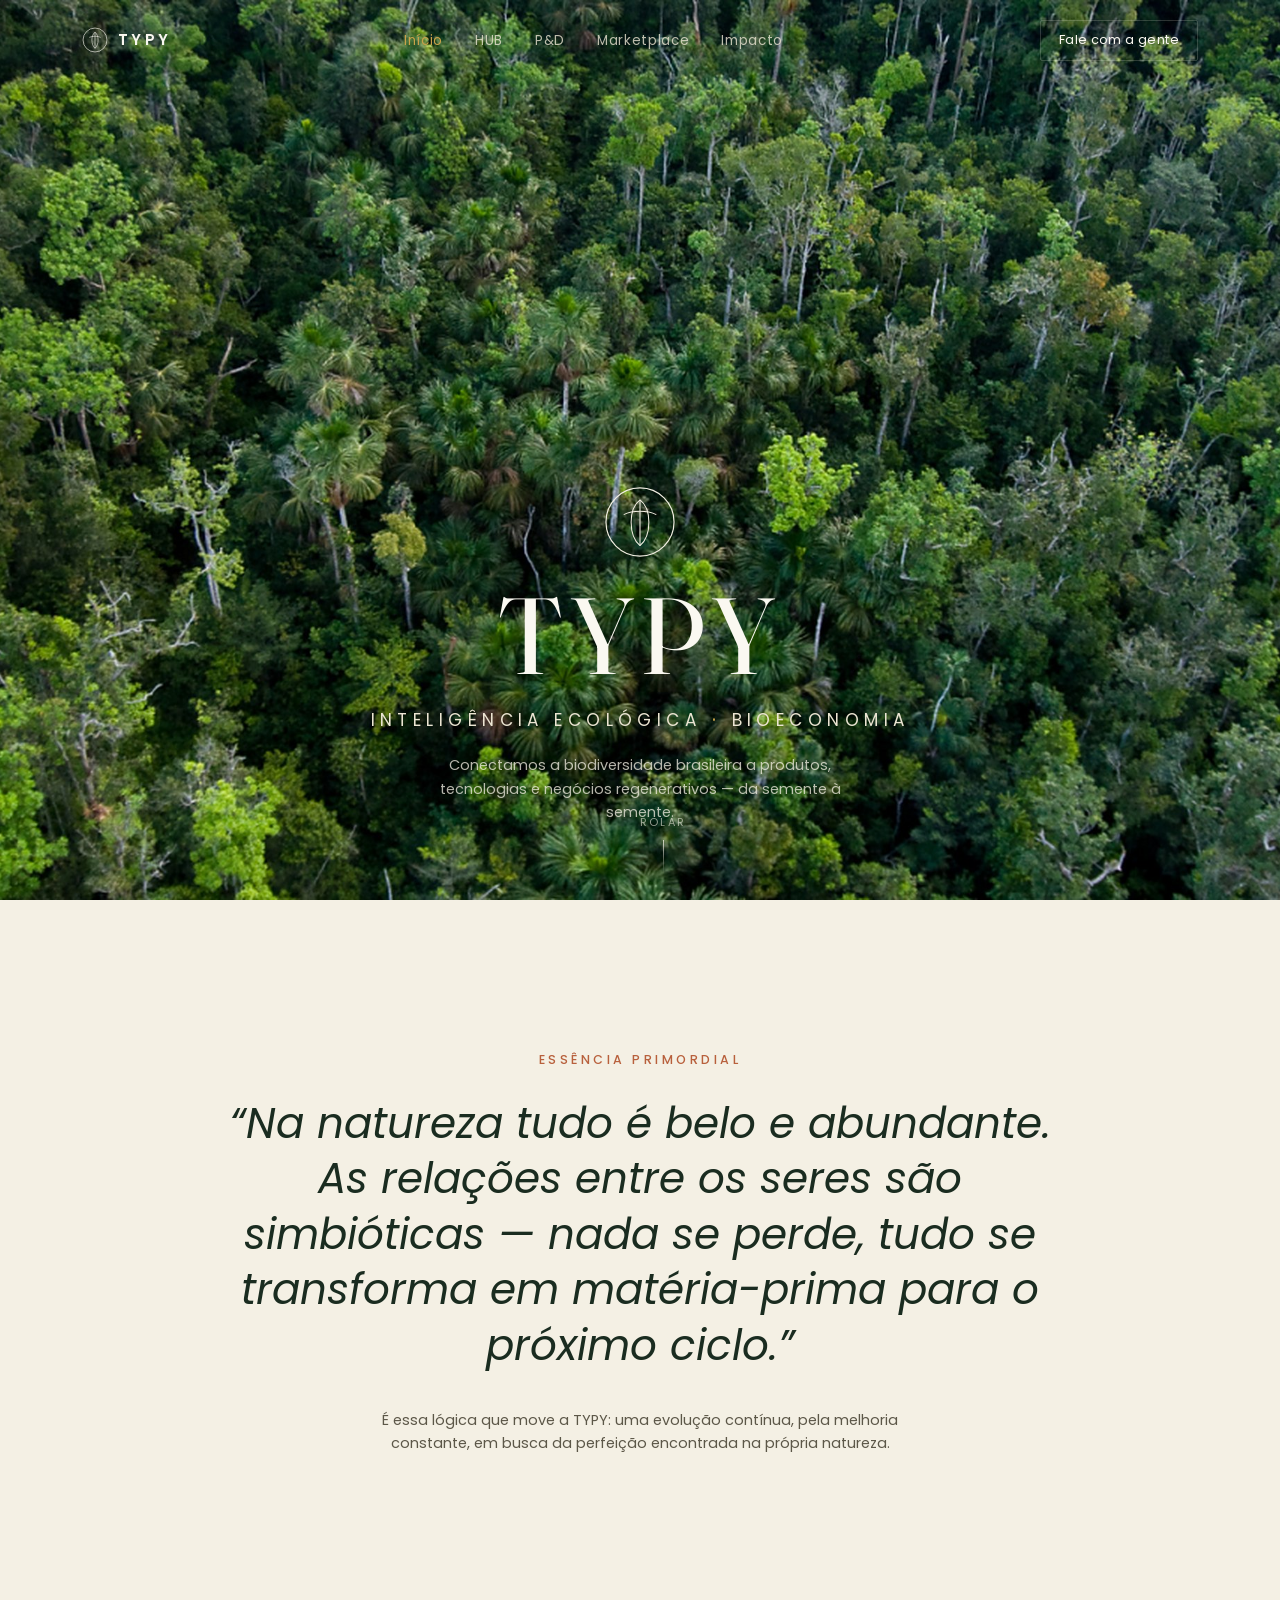
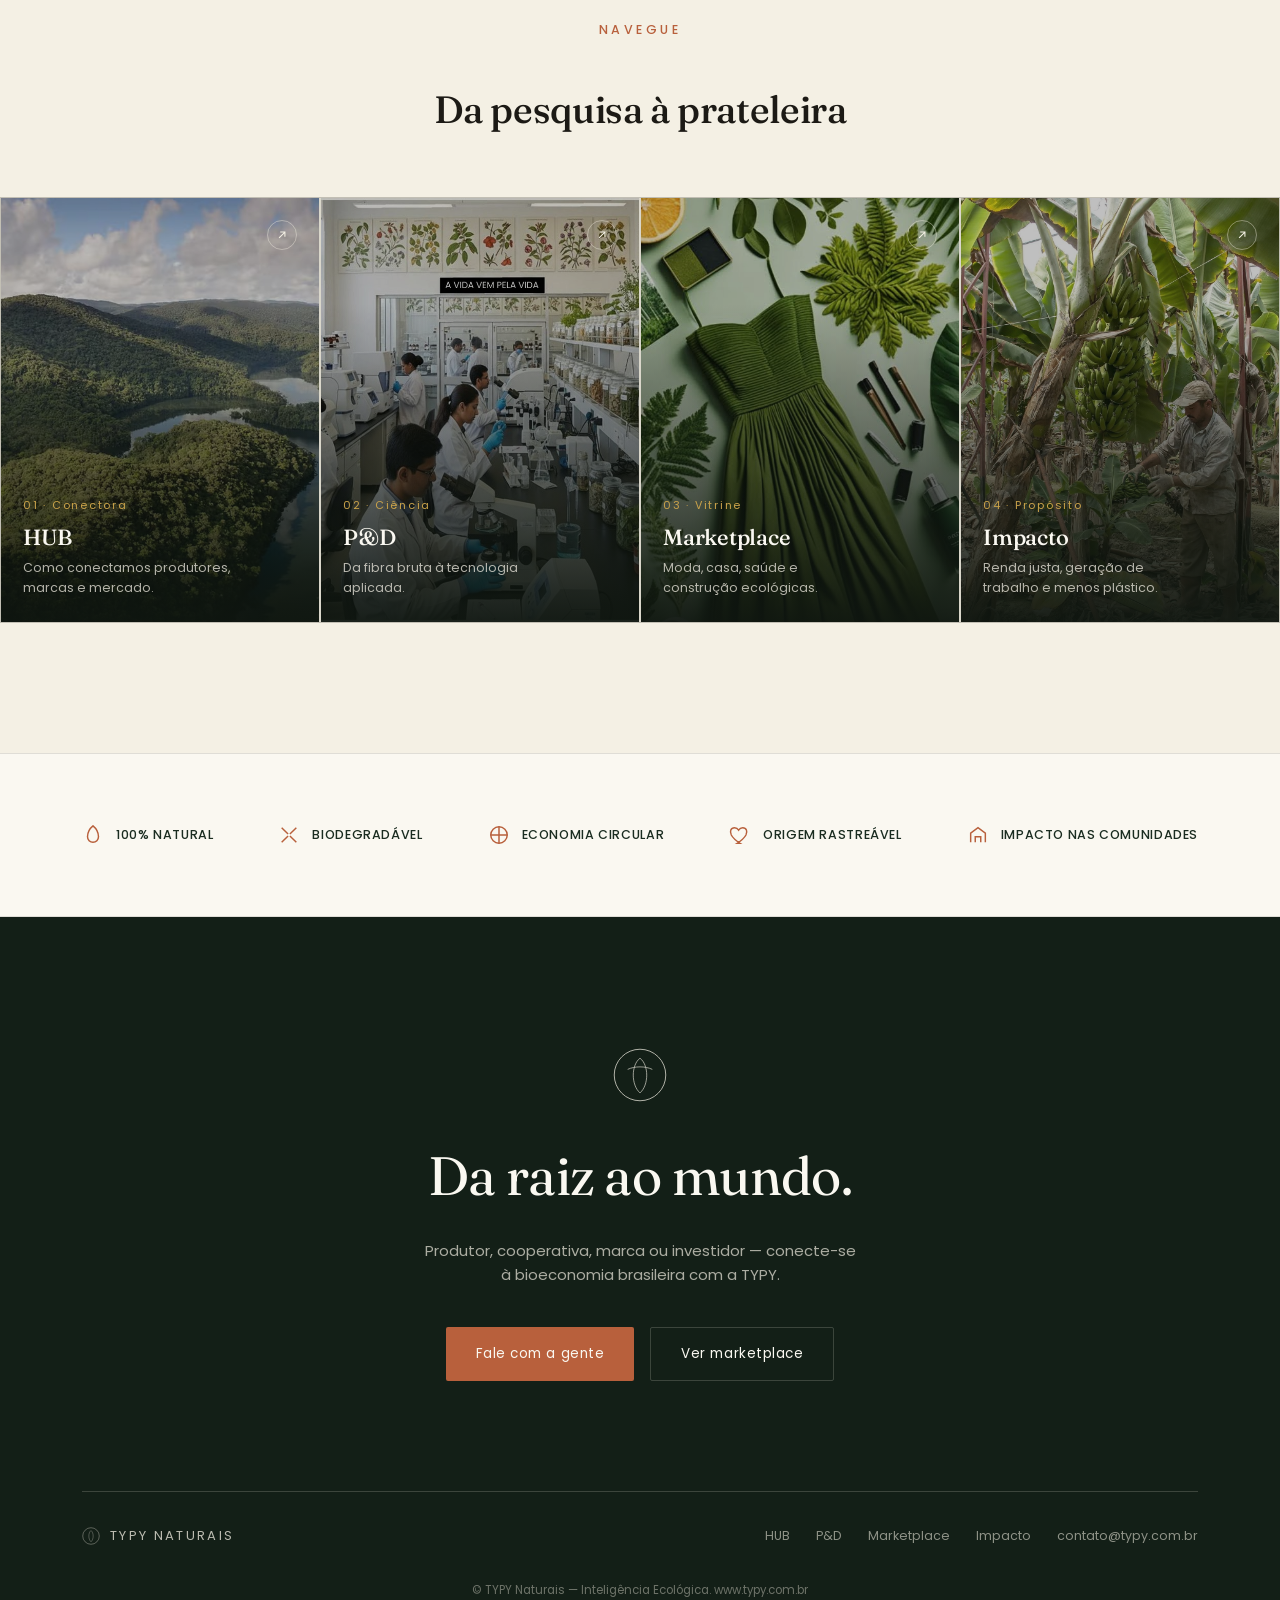
==== commit a2c56239: "Atualiza imagem da vitrine Marketplace na página inicial Co-Authored-By: Claude Sonnet 5 <noreply@an" ====
--- a/index.html
+++ b/index.html
@@ -94,7 +94,7 @@
       </div>
     </a>
     <a class="explore-card" href="marketplace.html">
-      <img src="assets/card-energybar.jpg" alt="Produto TYPY Superfoods, parte do Marketplace ecológico">
+      <img src="assets/marketplace-vitrine.jpg" alt="Composição de moda e cosméticos naturais, parte do Marketplace ecológico">
       <div class="ec-arrow"><svg viewBox="0 0 24 24" fill="none" stroke="#f4f0e4" stroke-width="1.8"><path d="M7 17 17 7M9 7h8v8"/></svg></div>
       <div class="ec-inner">
         <span class="ec-num">03 · Vitrine</span>
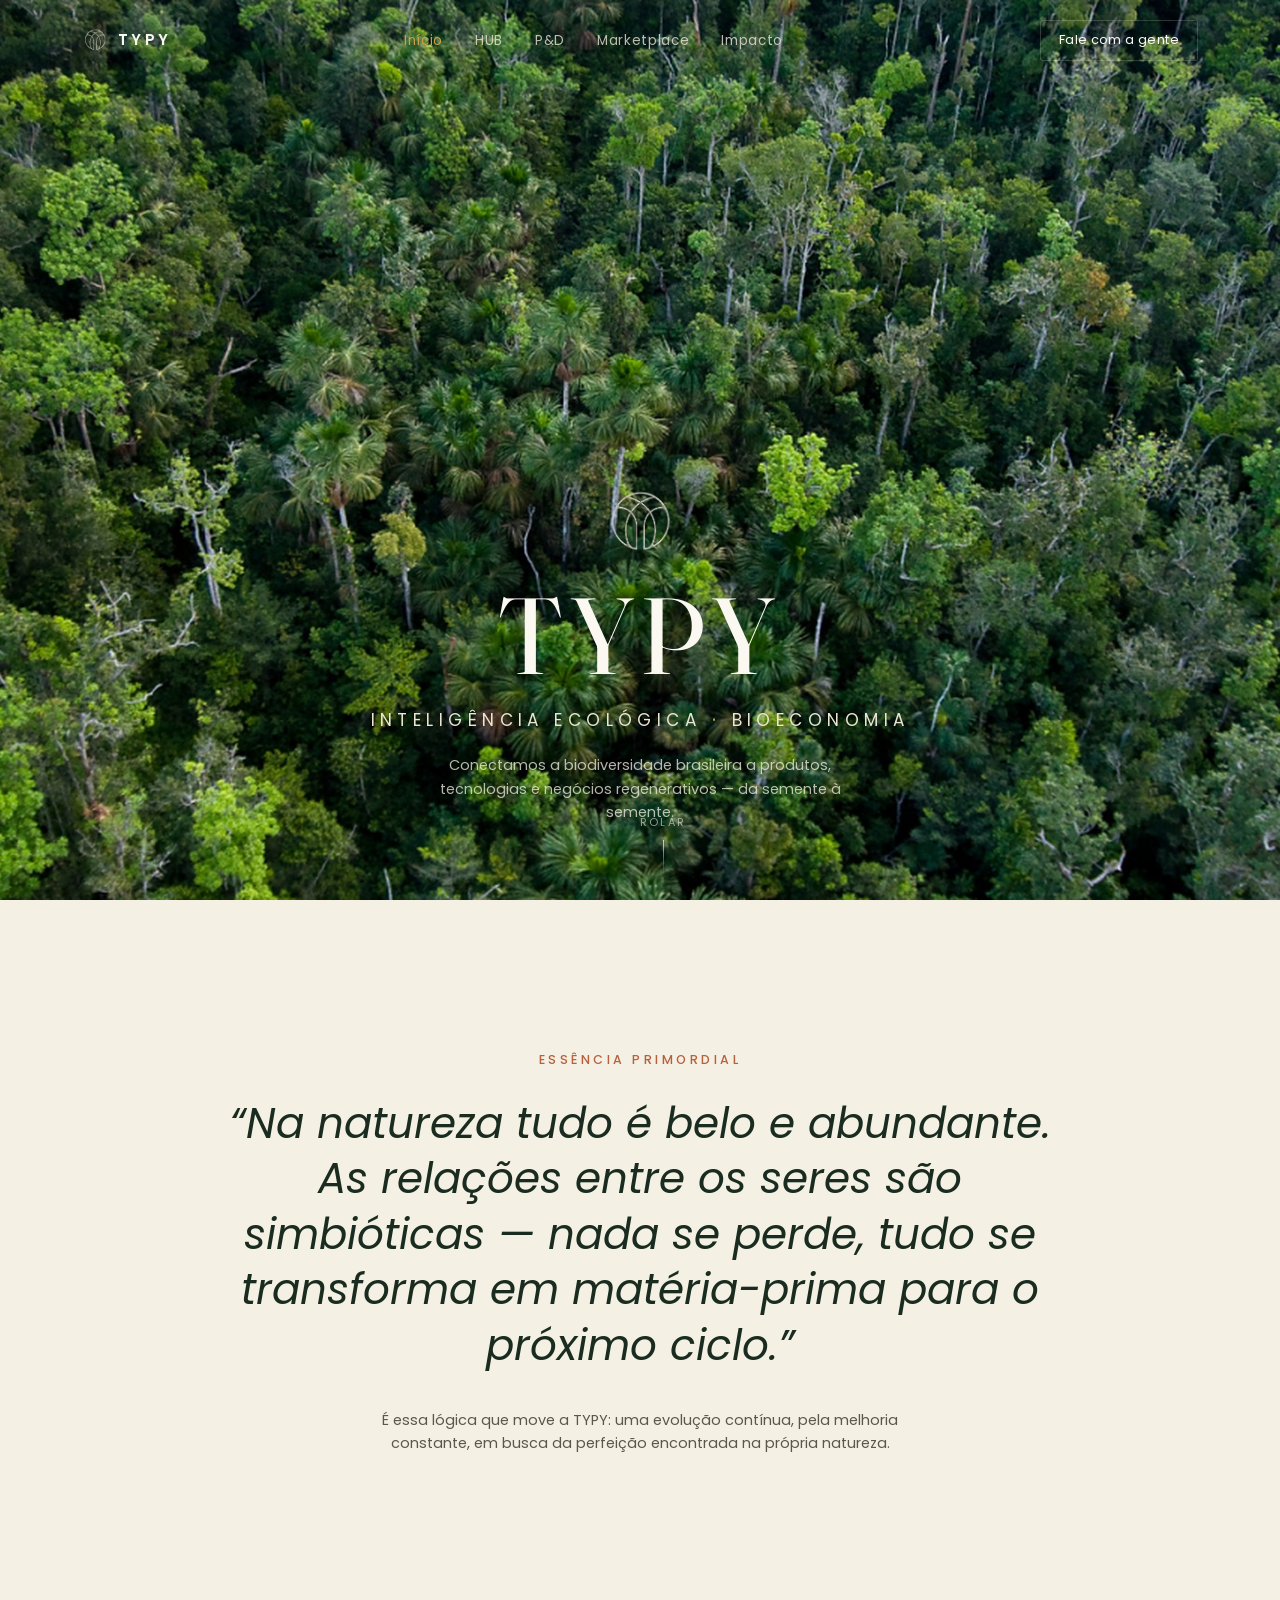
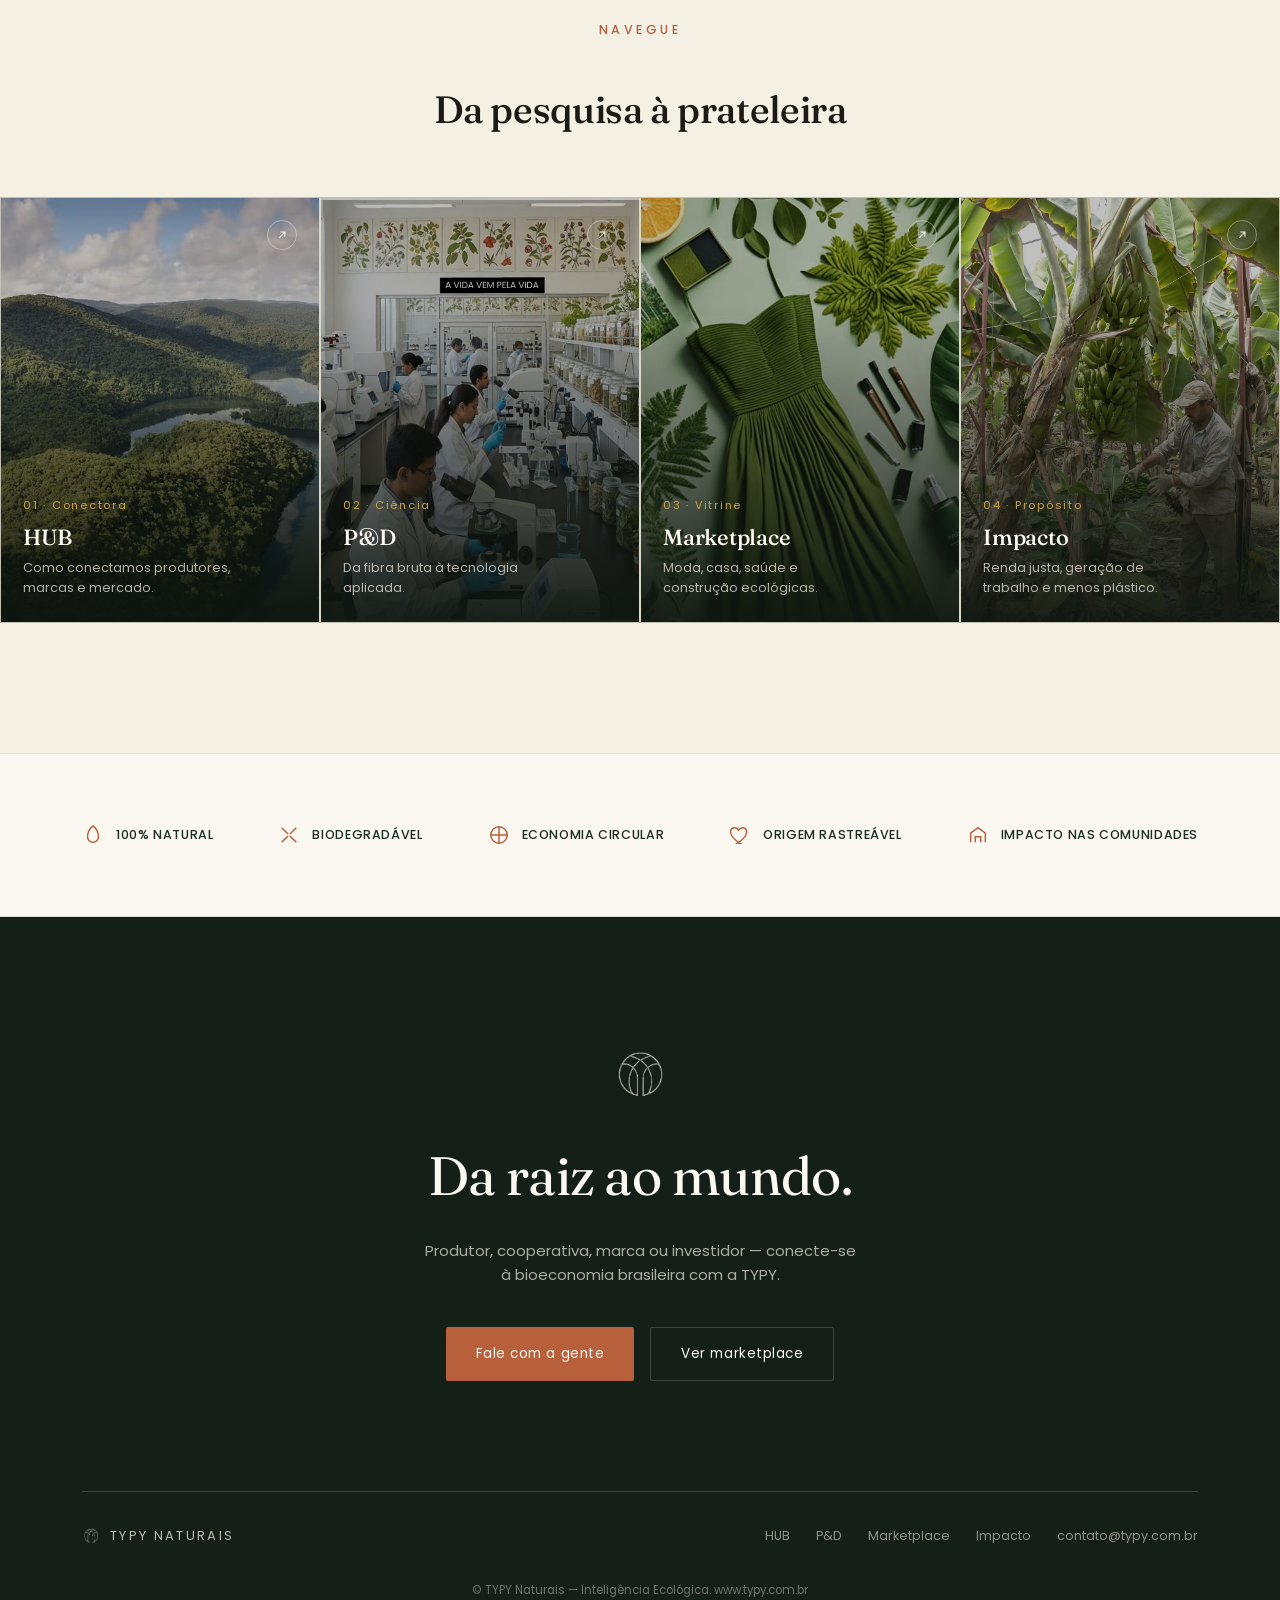
==== commit 1e45a6d7: "Substitui ícone placeholder pelo logo real da TYPY em todas as páginas Recorta e isola o símbolo do " ====
--- a/index.html
+++ b/index.html
@@ -16,13 +16,7 @@
 <header class="nav" id="siteNav">
   <div class="wrap">
     <a href="index.html" class="brand">
-      <svg viewBox="0 0 100 100" fill="none" xmlns="http://www.w3.org/2000/svg">
-        <circle cx="50" cy="50" r="46" stroke="currentColor" stroke-width="2.4"/>
-        <path d="M50 20 C34 32, 34 68, 50 82" stroke="currentColor" stroke-width="2.2" fill="none"/>
-        <path d="M50 20 C66 32, 66 68, 50 82" stroke="currentColor" stroke-width="2.2" fill="none"/>
-        <path d="M28 40 C40 34, 60 34, 72 40" stroke="currentColor" stroke-width="2.2" fill="none"/>
-        <path d="M50 20 L50 82" stroke="currentColor" stroke-width="2.2"/>
-      </svg>
+      <img src="assets/logo-mark.png" alt="" width="26" height="26" style="display:block;">
       TYPY
     </a>
     <nav class="links">
@@ -41,13 +35,7 @@
   <img src="assets/hero-forest.jpg" alt="Vista aérea da floresta brasileira, copas densas e biodiversas">
   <div class="hero-content">
     <div class="hero-mark">
-      <svg viewBox="0 0 100 100" fill="none" xmlns="http://www.w3.org/2000/svg">
-        <circle cx="50" cy="50" r="46" stroke="#f4f0e4" stroke-width="1.6"/>
-        <path d="M50 20 C34 32, 34 68, 50 82" stroke="#f4f0e4" stroke-width="1.4" fill="none"/>
-        <path d="M50 20 C66 32, 66 68, 50 82" stroke="#f4f0e4" stroke-width="1.4" fill="none"/>
-        <path d="M28 40 C40 34, 60 34, 72 40" stroke="#f4f0e4" stroke-width="1.4" fill="none"/>
-        <path d="M50 20 L50 82" stroke="#f4f0e4" stroke-width="1.4"/>
-      </svg>
+      <img src="assets/logo-mark.png" alt="" style="width:100%;height:100%;object-fit:contain;display:block;">
     </div>
     <h1>TYPY</h1>
     <p class="tagline">Inteligência ecológica <b>·</b> Bioeconomia</p>
@@ -144,12 +132,7 @@
 <section class="cta" id="contato">
   <div class="wrap">
     <div class="cta-mark">
-      <svg viewBox="0 0 100 100" fill="none" xmlns="http://www.w3.org/2000/svg">
-        <circle cx="50" cy="50" r="46" stroke="#f4f0e4" stroke-width="1.4"/>
-        <path d="M50 20 C34 32, 34 68, 50 82" stroke="#f4f0e4" stroke-width="1.2" fill="none"/>
-        <path d="M50 20 C66 32, 66 68, 50 82" stroke="#f4f0e4" stroke-width="1.2" fill="none"/>
-        <path d="M28 40 C40 34, 60 34, 72 40" stroke="#f4f0e4" stroke-width="1.2" fill="none"/>
-      </svg>
+      <img src="assets/logo-mark.png" alt="" style="width:100%;height:100%;object-fit:contain;display:block;">
     </div>
     <h2>Da raiz ao mundo.</h2>
     <p class="lead">Produtor, cooperativa, marca ou investidor — conecte-se à bioeconomia brasileira com a TYPY.</p>
@@ -161,7 +144,7 @@
     <footer>
       <div class="wrap" style="padding:0 0 34px;">
         <div class="fbrand">
-          <svg viewBox="0 0 100 100" fill="none"><circle cx="50" cy="50" r="46" stroke="currentColor" stroke-width="2.4"/><path d="M50 20 C34 32, 34 68, 50 82" stroke="currentColor" stroke-width="2" fill="none"/><path d="M50 20 C66 32, 66 68, 50 82" stroke="currentColor" stroke-width="2" fill="none"/></svg>
+          <img src="assets/logo-mark.png" alt="" width="18" height="18" style="display:block;">
           TYPY NATURAIS
         </div>
         <div class="flinks">
--- a/assets/styles.css
+++ b/assets/styles.css
@@ -212,6 +212,11 @@
   position:absolute; top:0; left:0; right:0; bottom:0; z-index:0;
   background:linear-gradient(180deg, rgba(15,22,16,.65) 0%, rgba(13,20,15,.55) 40%, rgba(11,17,12,.95) 100%);
 }
+.pagehead.strong-shadow::after{
+  content:'';
+  position:absolute; top:0; left:0; right:0; bottom:0; z-index:1;
+  background:rgba(8,13,9,.78);
+}
 .pagehead .wrap{ position:relative; z-index:2; }
 .pagehead .eyebrow{ display:block; margin-bottom:18px; }
 .pagehead h1{
@@ -308,11 +313,22 @@
 
 /* ---------- CYCLE / SPIRAL SIGNATURE (shared circular device) ---------- */
 .circle-wrap{
+  position:relative;
   background:var(--forest-950);
   color:var(--cream-100);
   padding:120px 0 130px;
   overflow:hidden;
 }
+.circle-wrap > img.bg-photo{
+  position:absolute; top:0; left:0; right:0; bottom:0; width:100%; height:100%; object-fit:cover;
+  z-index:0;
+}
+.circle-wrap.with-photo::before{
+  content:'';
+  position:absolute; top:0; left:0; right:0; bottom:0; z-index:1;
+  background:rgba(9,14,10,.8);
+}
+.circle-wrap .wrap{ position:relative; z-index:2; }
 .circle-wrap .head{ text-align:center; max-width:640px; margin:0 auto 70px; }
 .circle-wrap .head .eyebrow{ display:block; margin-bottom:18px; }
 .circle-wrap h2{ font-size:clamp(28px,4vw,40px); color:var(--cream-100); font-weight:400; }
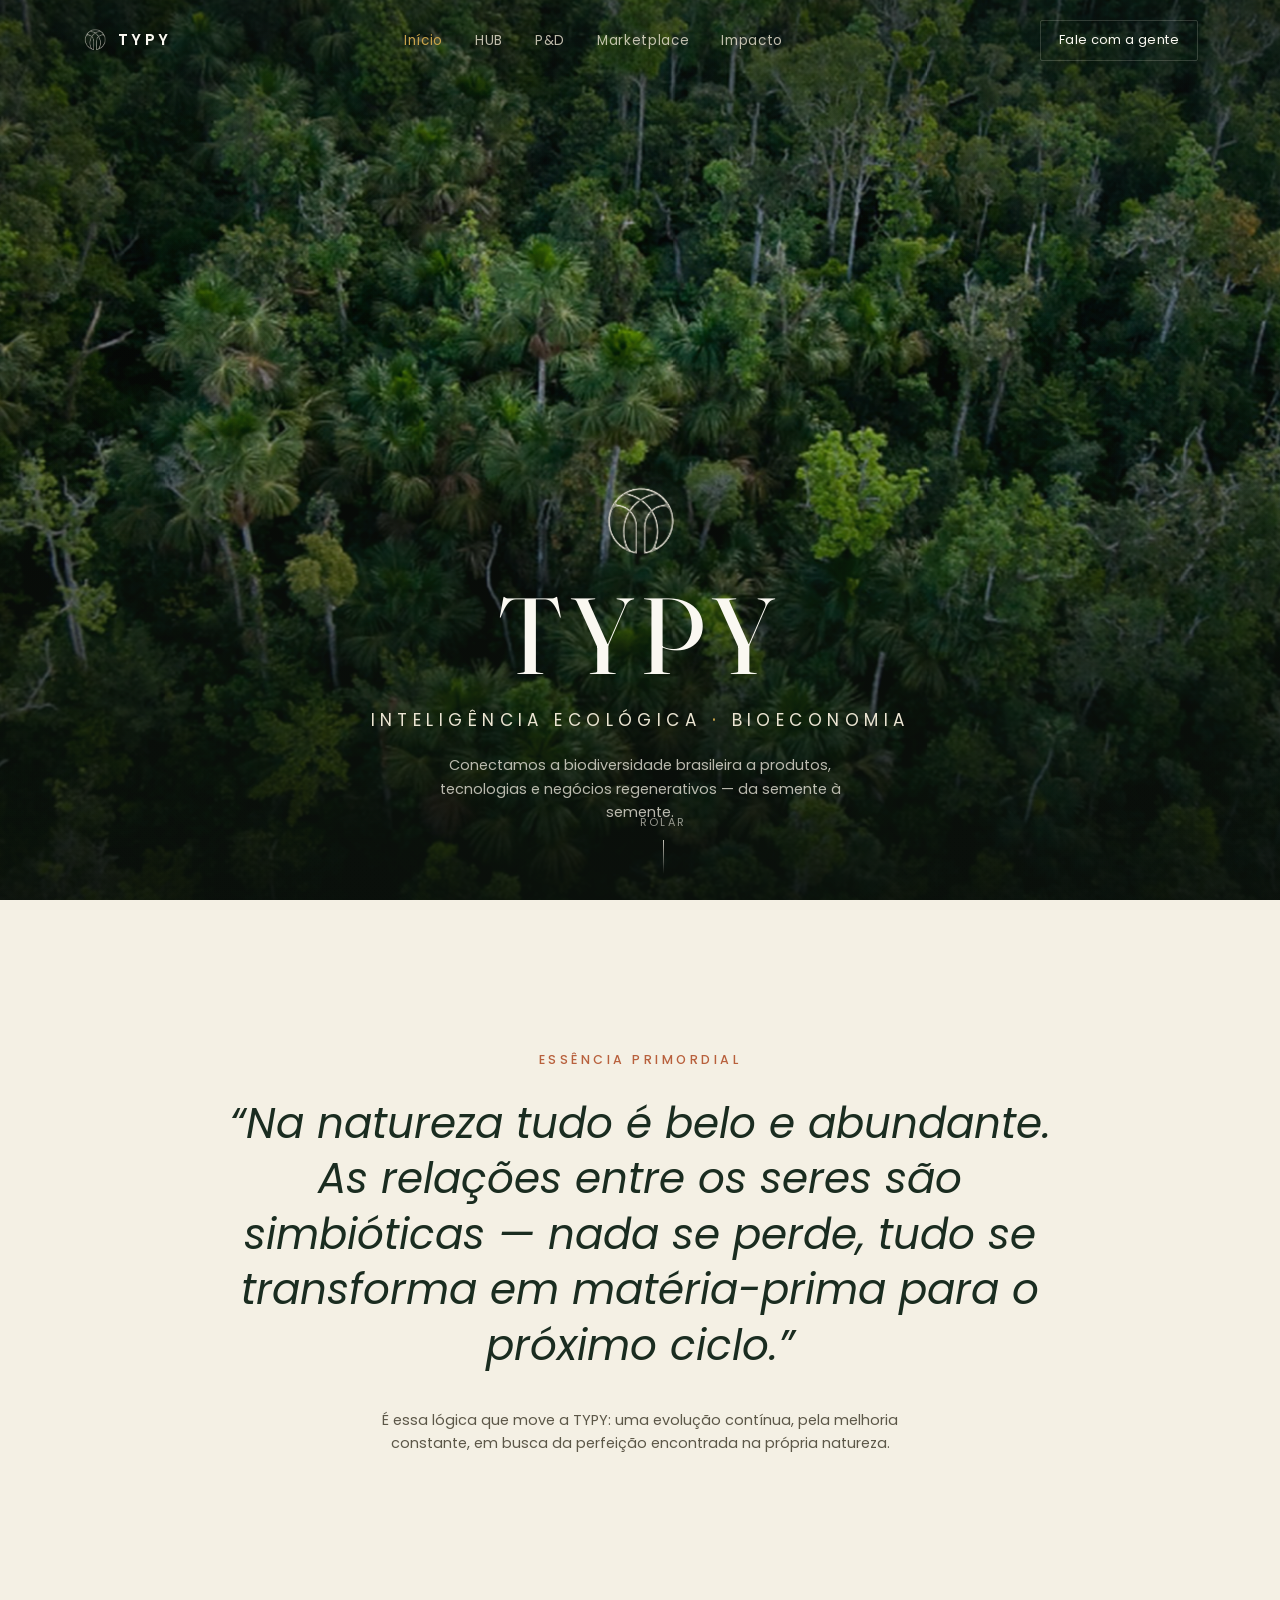
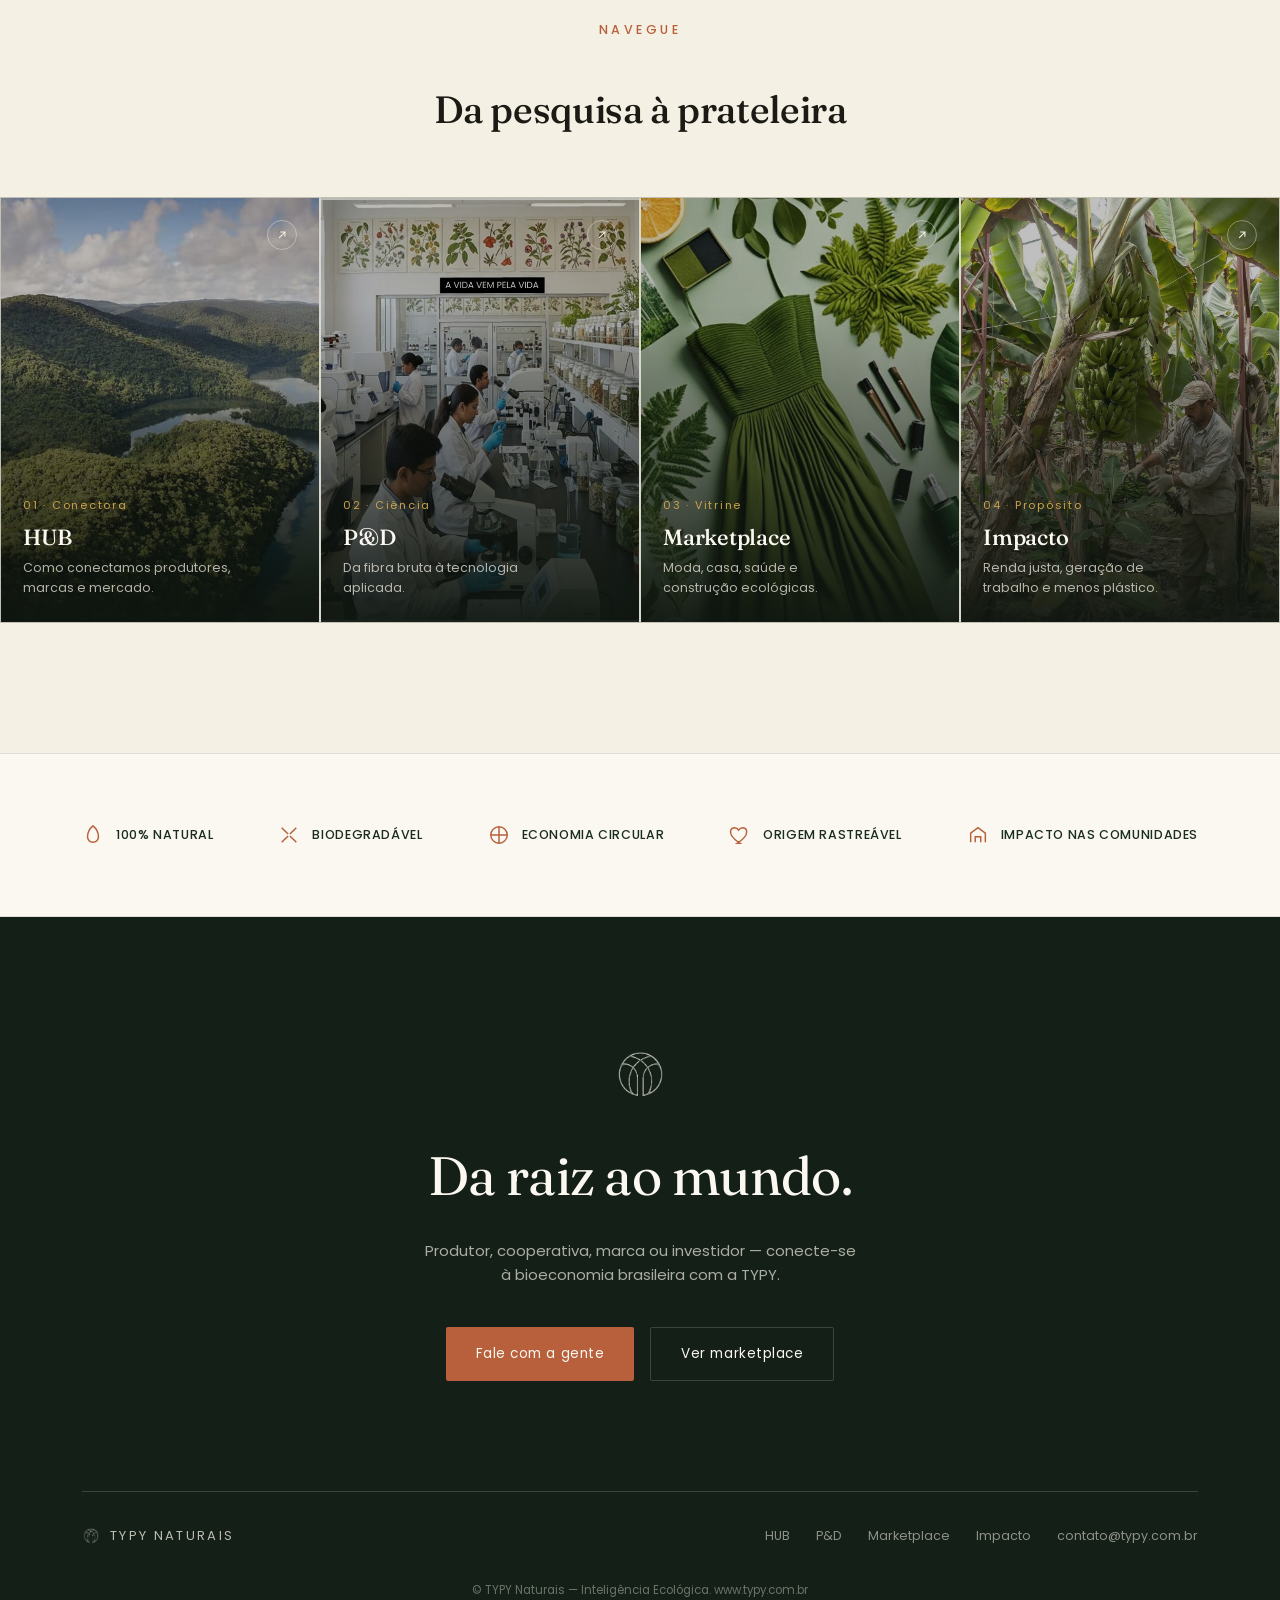
==== commit 91f2aabd: "Deixa a abertura do site mais impactante - Zoom lento (Ken Burns) na foto da floresta ao carregar - " ====
--- a/index.html
+++ b/index.html
@@ -32,7 +32,9 @@
 
 <!-- ============ HERO ============ -->
 <section class="hero" id="top">
-  <img src="assets/hero-forest.jpg" alt="Vista aérea da floresta brasileira, copas densas e biodiversas">
+  <div class="hero-parallax">
+    <img src="assets/hero-forest.jpg" alt="Vista aérea da floresta brasileira, copas densas e biodiversas">
+  </div>
   <div class="hero-content">
     <div class="hero-mark">
       <img src="assets/logo-mark.png" alt="" style="width:100%;height:100%;object-fit:contain;display:block;">
--- a/assets/styles.css
+++ b/assets/styles.css
@@ -131,15 +131,26 @@
   color:var(--cream-100);
   overflow:hidden;
 }
+.hero-parallax{
+  position:absolute; top:-8%; left:0; right:0; bottom:-8%;
+  will-change:transform;
+}
 .hero img{
   position:absolute; top:0; left:0; right:0; bottom:0; width:100%; height:100%; object-fit:cover;
-  filter:saturate(1.02);
+  filter:saturate(1.06) contrast(1.03);
+  transform-origin:center;
+  animation:heroZoom 26s ease-out forwards;
 }
 .hero::before{
   content:'';
-  position:absolute; top:0; left:0; right:0; bottom:0;
+  position:absolute; top:0; left:0; right:0; bottom:0; z-index:1;
   background:
     linear-gradient(180deg, rgba(15,22,16,.55) 0%, rgba(15,22,16,.25) 32%, rgba(15,22,16,.55) 68%, rgba(11,17,12,.92) 100%);
+}
+.hero::after{
+  content:'';
+  position:absolute; top:0; left:0; right:0; bottom:0; z-index:1;
+  background:radial-gradient(ellipse at 50% 62%, rgba(0,0,0,0) 0%, rgba(0,0,0,0) 40%, rgba(8,13,9,.35) 100%);
 }
 .hero-content{
   position:relative; z-index:2;
@@ -151,7 +162,8 @@
   width:74px; height:74px;
   margin:0 auto 22px;
   opacity:0;
-  animation:fadeUp 1s ease .15s forwards;
+  filter:drop-shadow(0 0 18px rgba(244,240,228,.35));
+  animation:heroMarkIn 1.3s cubic-bezier(.16,.8,.24,1) .15s forwards;
 }
 .hero h1{
   font-size:clamp(48px, 9vw, 108px);
@@ -159,7 +171,7 @@
   font-weight:400;
   line-height:1;
   opacity:0;
-  animation:fadeUp 1s ease .3s forwards;
+  animation:heroTitleIn 1.2s cubic-bezier(.16,.8,.24,1) .32s forwards;
 }
 .hero .tagline{
   margin-top:18px;
@@ -193,6 +205,14 @@
 
 @keyframes fadeUp{ from{opacity:0; transform:translateY(16px);} to{opacity:1; transform:translateY(0);} }
 @keyframes pulse{ 0%,100%{opacity:.3;} 50%{opacity:1;} }
+@keyframes heroZoom{ from{transform:scale(1);} to{transform:scale(1.14);} }
+@keyframes heroMarkIn{ from{opacity:0; transform:scale(.78) translateY(10px);} to{opacity:1; transform:scale(1) translateY(0);} }
+@keyframes heroTitleIn{ from{opacity:0; transform:translateY(30px); filter:blur(6px);} to{opacity:1; transform:translateY(0); filter:blur(0);} }
+
+@media (prefers-reduced-motion: reduce){
+  .hero img{ animation:none; }
+  .hero-parallax{ transform:none !important; }
+}
 
 /* ---------- PAGE HEADER (internal pages) ---------- */
 .pagehead{
@@ -212,7 +232,8 @@
   position:absolute; top:0; left:0; right:0; bottom:0; z-index:0;
   background:linear-gradient(180deg, rgba(15,22,16,.65) 0%, rgba(13,20,15,.55) 40%, rgba(11,17,12,.95) 100%);
 }
-.pagehead.strong-shadow::after{
+.pagehead.strong-shadow::after,
+.strip.strong-shadow::after{
   content:'';
   position:absolute; top:0; left:0; right:0; bottom:0; z-index:1;
   background:rgba(8,13,9,.78);
@@ -550,11 +571,12 @@
   color:var(--cream-100);
   overflow:hidden;
 }
-.strip img{ position:absolute; top:0; left:0; right:0; bottom:0; width:100%; height:100%; object-fit:cover; }
+.strip img{ position:absolute; top:0; left:0; right:0; bottom:0; width:100%; height:100%; object-fit:cover; z-index:0; }
 .strip::before{
   content:'';
-  position:absolute; top:0; left:0; right:0; bottom:0;
-  background:linear-gradient(90deg, rgba(15,22,16,.86) 0%, rgba(15,22,16,.42) 48%, rgba(15,22,16,.15) 100%);
+  position:absolute; top:0; left:0; right:0; bottom:0; z-index:1;
+  background:linear-gradient(90deg, rgba(15,22,16,.86) 0%, rgba(15,22,16,.42) 48%, rgba(15,22,16,.15) 100%),
+              linear-gradient(180deg, rgba(15,22,16,.15) 0%, rgba(11,17,12,.6) 100%);
 }
 .strip.center::before{ background:linear-gradient(180deg, rgba(15,22,16,.35) 0%, rgba(15,22,16,.55) 60%, rgba(11,17,12,.88) 100%); }
 .strip .wrap{ position:relative; z-index:2; padding:80px 32px; }
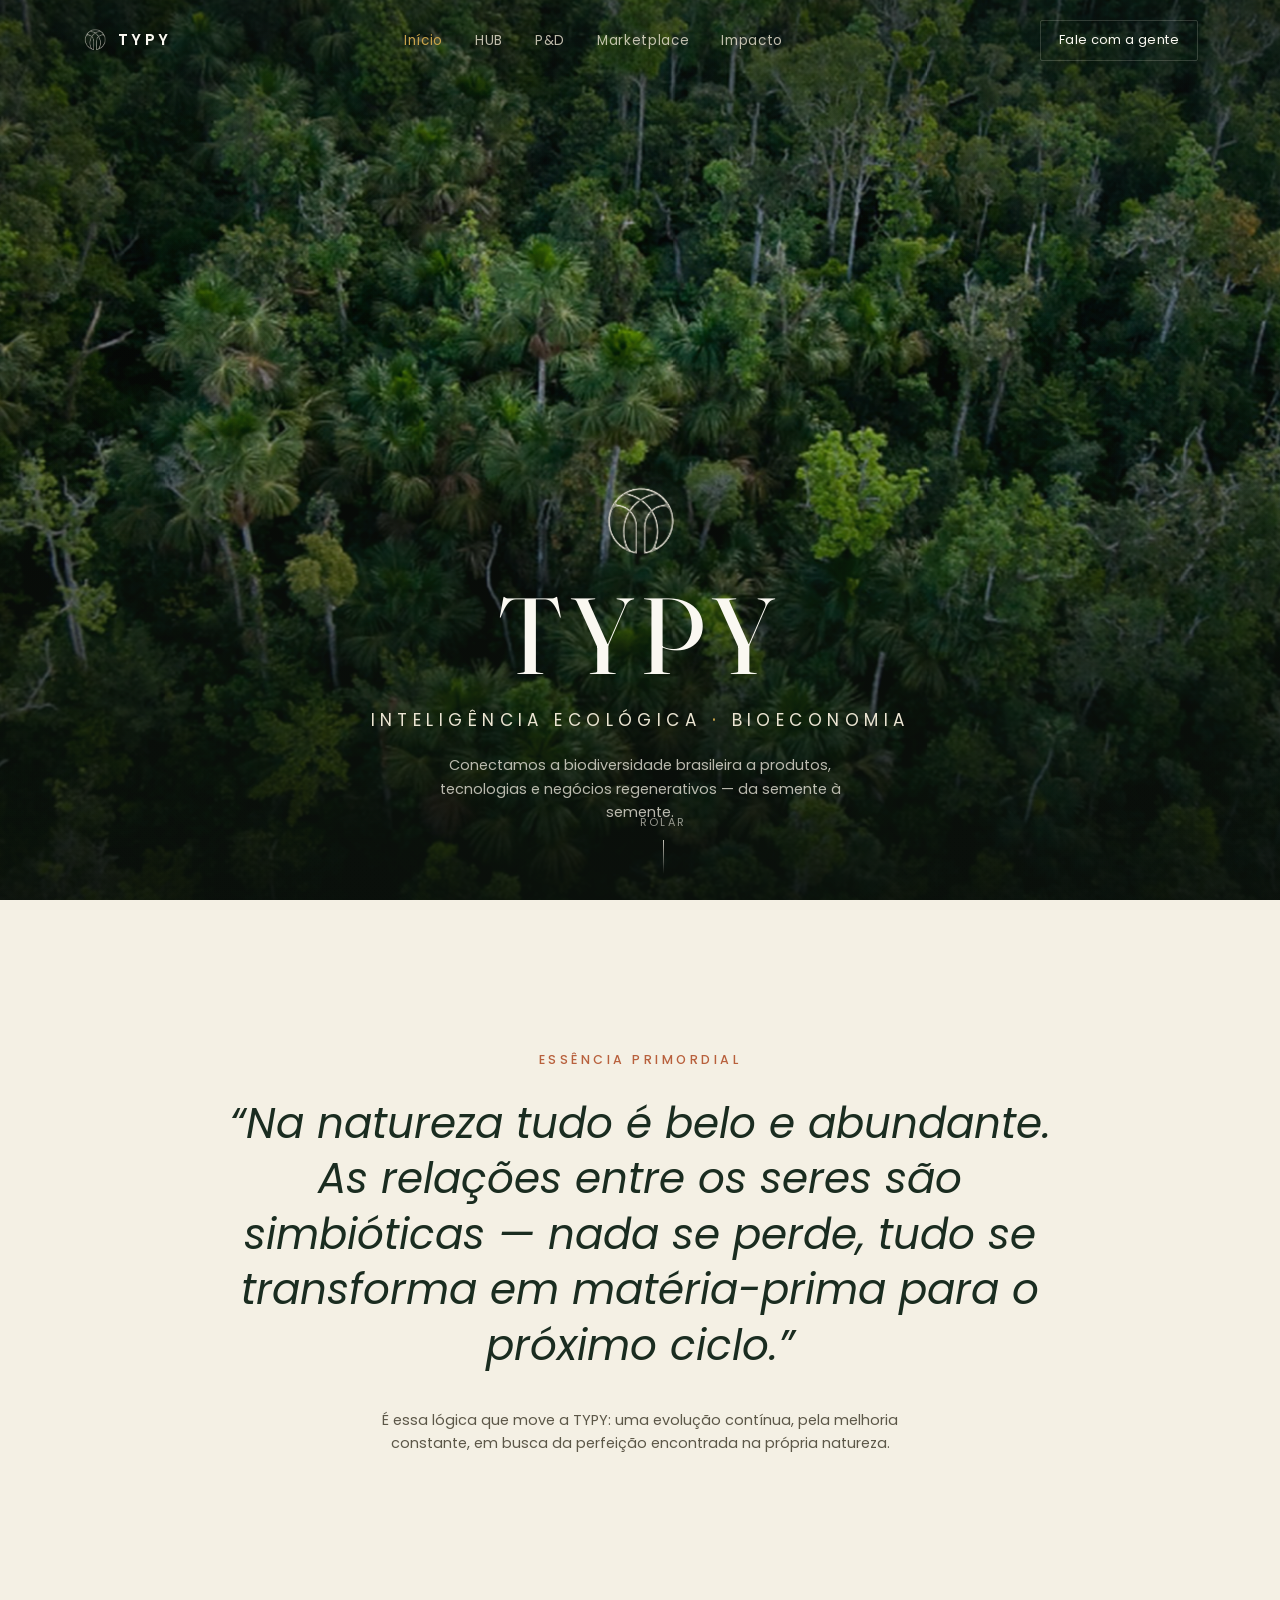
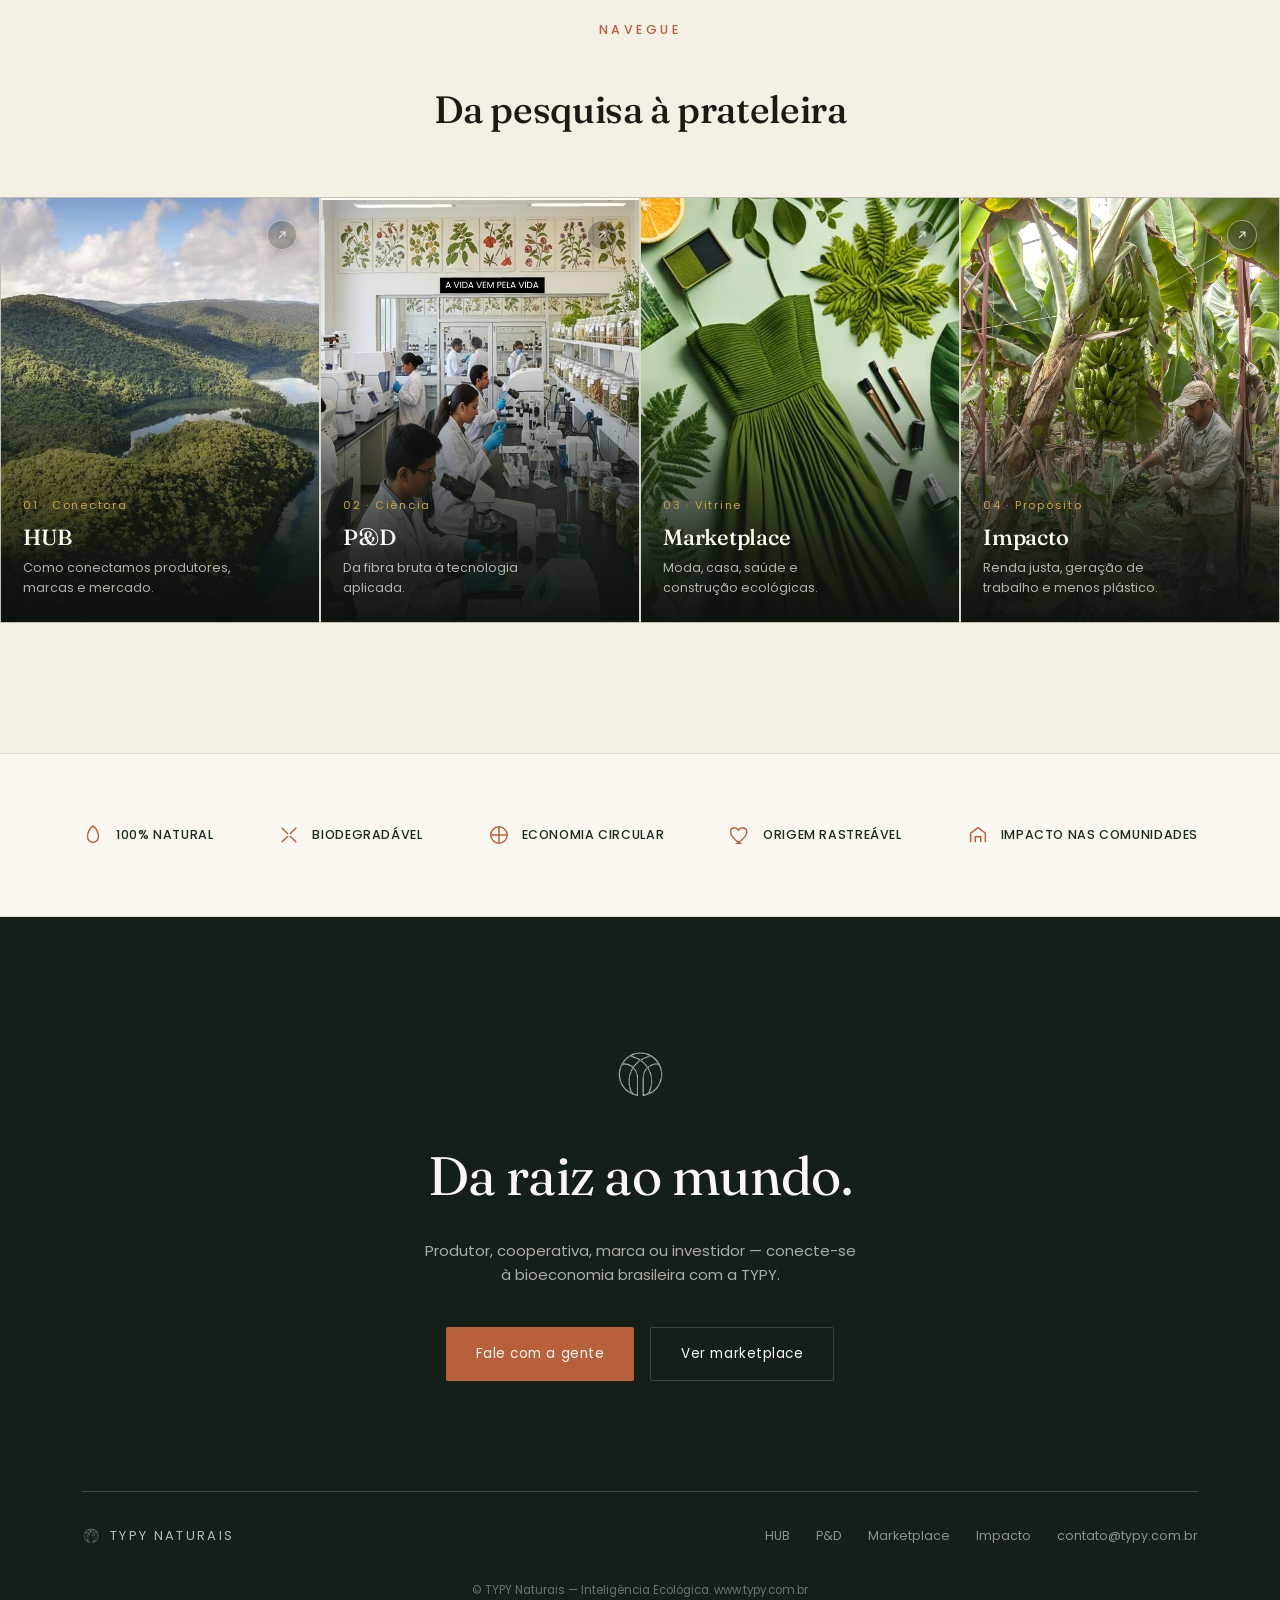
==== commit 8bad497d: "Adiciona menu mobile funcional e favicon em todas as páginas - Menu mobile: o botão hambúrguer exist" ====
--- a/index.html
+++ b/index.html
@@ -8,6 +8,9 @@
 <link rel="preconnect" href="https://fonts.googleapis.com">
 <link rel="preconnect" href="https://fonts.gstatic.com" crossorigin>
 <link href="https://fonts.googleapis.com/css2?family=Fraunces:ital,opsz,wght@0,9..144,300;0,9..144,400;0,9..144,500;0,9..144,600;1,9..144,400;1,9..144,500&family=Poppins:wght@300;400;500;600;700&display=swap" rel="stylesheet">
+<link rel="icon" type="image/png" sizes="32x32" href="assets/favicon-32.png">
+<link rel="icon" type="image/png" sizes="512x512" href="assets/favicon.png">
+<link rel="apple-touch-icon" href="assets/apple-touch-icon.png">
 <link rel="stylesheet" href="assets/styles.css">
 </head>
 <body>
@@ -19,14 +22,21 @@
       <img src="assets/logo-mark.png" alt="" width="26" height="26" style="display:block;">
       TYPY
     </a>
-    <nav class="links">
+    <nav class="links" id="navLinks">
       <a href="index.html" class="active">Início</a>
       <a href="hub.html">HUB</a>
       <a href="pd.html">P&amp;D</a>
       <a href="marketplace.html">Marketplace</a>
       <a href="impacto.html">Impacto</a>
     </nav>
-    <a href="mailto:contato@typy.com.br" class="nav-cta">Fale com a gente</a>
+    <div class="nav-right">
+      <a href="mailto:contato@typy.com.br" class="nav-cta">Fale com a gente</a>
+      <button class="nav-toggle" id="navToggle" type="button" aria-label="Abrir menu" aria-expanded="false" aria-controls="navLinks">
+        <span class="nav-toggle-bar"></span>
+        <span class="nav-toggle-bar"></span>
+        <span class="nav-toggle-bar"></span>
+      </button>
+    </div>
   </div>
 </header>
 
--- a/assets/styles.css
+++ b/assets/styles.css
@@ -109,16 +109,43 @@
   transition:background .25s;
 }
 .nav-cta:hover{ background:rgba(244,240,228,.1); }
-.nav-toggle{ display:none; }
+.nav-right{ display:flex; align-items:center; gap:14px; }
+.nav-toggle{
+  display:none;
+  flex-direction:column; align-items:center; justify-content:center;
+  gap:5px;
+  width:34px; height:34px;
+  background:none; border:1px solid var(--line-light); border-radius:2px;
+  color:var(--cream-100);
+  cursor:pointer; padding:0; flex-shrink:0;
+}
+.nav-toggle-bar{
+  width:16px; height:1.5px; background:currentColor; display:block;
+  transition:transform .3s ease, opacity .3s ease;
+}
+.nav-toggle[aria-expanded="true"] .nav-toggle-bar:nth-child(1){ transform:translateY(6.5px) rotate(45deg); }
+.nav-toggle[aria-expanded="true"] .nav-toggle-bar:nth-child(2){ opacity:0; }
+.nav-toggle[aria-expanded="true"] .nav-toggle-bar:nth-child(3){ transform:translateY(-6.5px) rotate(-45deg); }
 
 @media (max-width:980px){
-  nav.links{ display:none; }
-  .nav-toggle{
-    display:flex; align-items:center; justify-content:center;
-    width:34px; height:34px;
-    background:none; border:1px solid var(--line-light); border-radius:2px;
-    color:var(--cream-100);
+  nav.links{
+    display:flex; flex-direction:column;
+    position:absolute; top:100%; left:0; right:0;
+    background:rgba(19,31,23,.98);
+    backdrop-filter:blur(10px);
+    padding:8px 32px 28px;
+    gap:2px;
+    opacity:0; visibility:hidden; transform:translateY(-8px);
+    transition:opacity .25s ease, transform .25s ease, visibility .25s;
+    box-shadow:0 16px 28px rgba(0,0,0,.25);
   }
+  nav.links.open{ opacity:1; visibility:visible; transform:translateY(0); }
+  nav.links a{
+    margin-left:0; padding:14px 0; opacity:.85; font-size:15.5px;
+    border-bottom:1px solid var(--line-light);
+  }
+  nav.links a:last-child{ border-bottom:none; }
+  .nav-toggle{ display:flex; }
 }
 
 /* ---------- HERO (home) ---------- */
@@ -310,13 +337,13 @@
   position:absolute; top:0; left:0; right:0; bottom:0; width:100%; height:100%; object-fit:cover;
   transform:scale(1.04);
   transition:transform .7s cubic-bezier(.2,.7,.2,1), filter .5s ease;
-  filter:saturate(.9) brightness(.75);
-}
-.explore-card:hover img{ transform:scale(1.12); filter:saturate(1) brightness(.62); }
+  filter:saturate(1.05) brightness(1.02);
+}
+.explore-card:hover img{ transform:scale(1.12); filter:saturate(1.1) brightness(.85); }
 .explore-card::after{
   content:'';
   position:absolute; top:0; left:0; right:0; bottom:0;
-  background:linear-gradient(180deg, rgba(19,31,23,0) 25%, rgba(15,22,16,.94) 100%);
+  background:linear-gradient(180deg, rgba(19,31,23,0) 0%, rgba(19,31,23,0) 42%, rgba(16,24,17,.5) 64%, rgba(15,22,16,.88) 84%, rgba(11,17,12,.97) 100%);
 }
 .explore-card .ec-inner{ position:relative; z-index:2; padding:24px 22px; }
 .explore-card .ec-num{ font-size:11px; letter-spacing:.16em; color:var(--gold); margin-bottom:10px; display:block; }
@@ -325,7 +352,9 @@
 .explore-card .ec-arrow{
   position:absolute; top:22px; right:22px; z-index:2;
   width:30px; height:30px; border-radius:50%;
-  border:1px solid rgba(244,240,228,.4);
+  border:1px solid rgba(244,240,228,.5);
+  background:rgba(15,22,16,.3);
+  box-shadow:0 2px 10px rgba(0,0,0,.2);
   display:flex; align-items:center; justify-content:center;
   transition:background .25s, border-color .25s;
 }
@@ -713,7 +742,8 @@
   .explore-grid{ grid-template-columns:repeat(2,1fr); }
   .shop-grid{ grid-template-columns:repeat(2,1fr); }
   .pillars{ grid-template-columns:1fr; }
-  .split{ grid-template-columns:1fr; gap:36px; padding:80px 0; }
+  .split{ padding:80px 0; }
+  .split .wrap{ grid-template-columns:1fr; gap:36px; }
   .split.reverse{ direction:ltr; }
   .strip .wrap{ padding:64px 24px; }
   .stat-row{ gap:32px; }
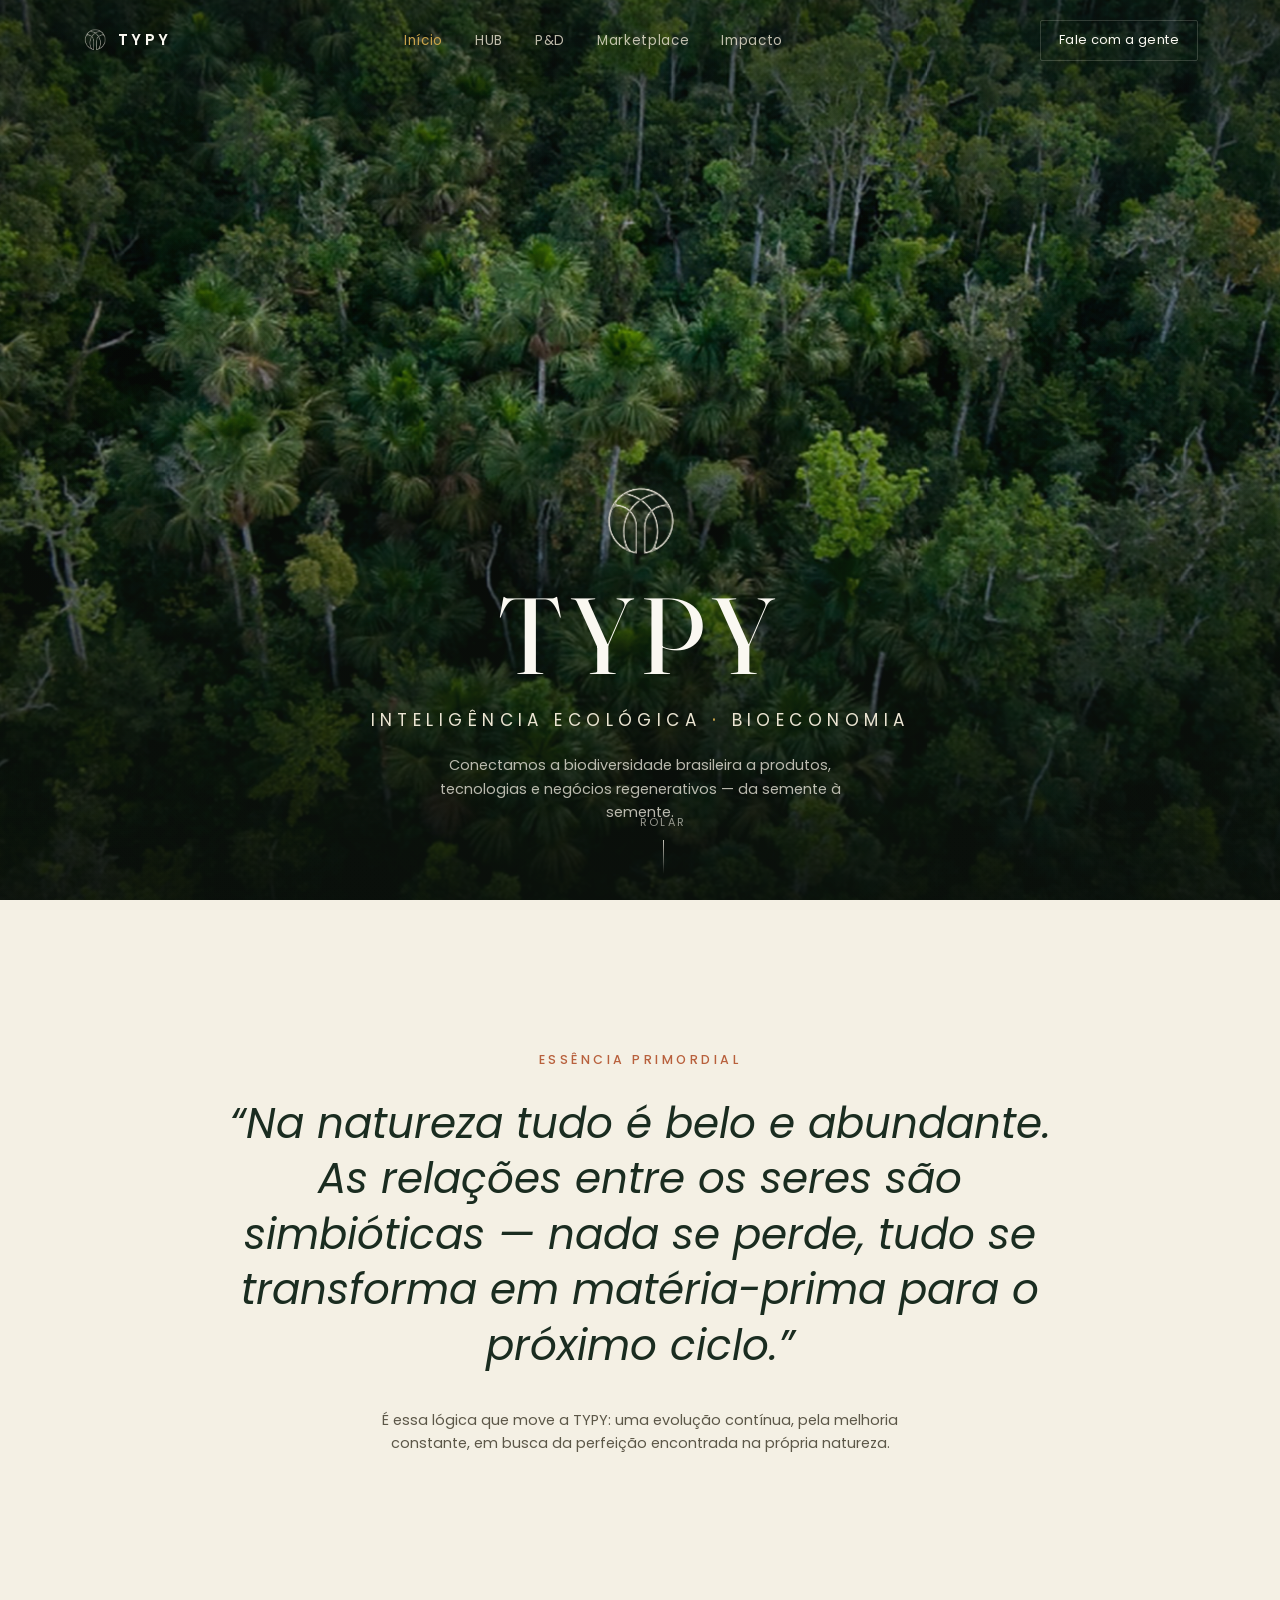
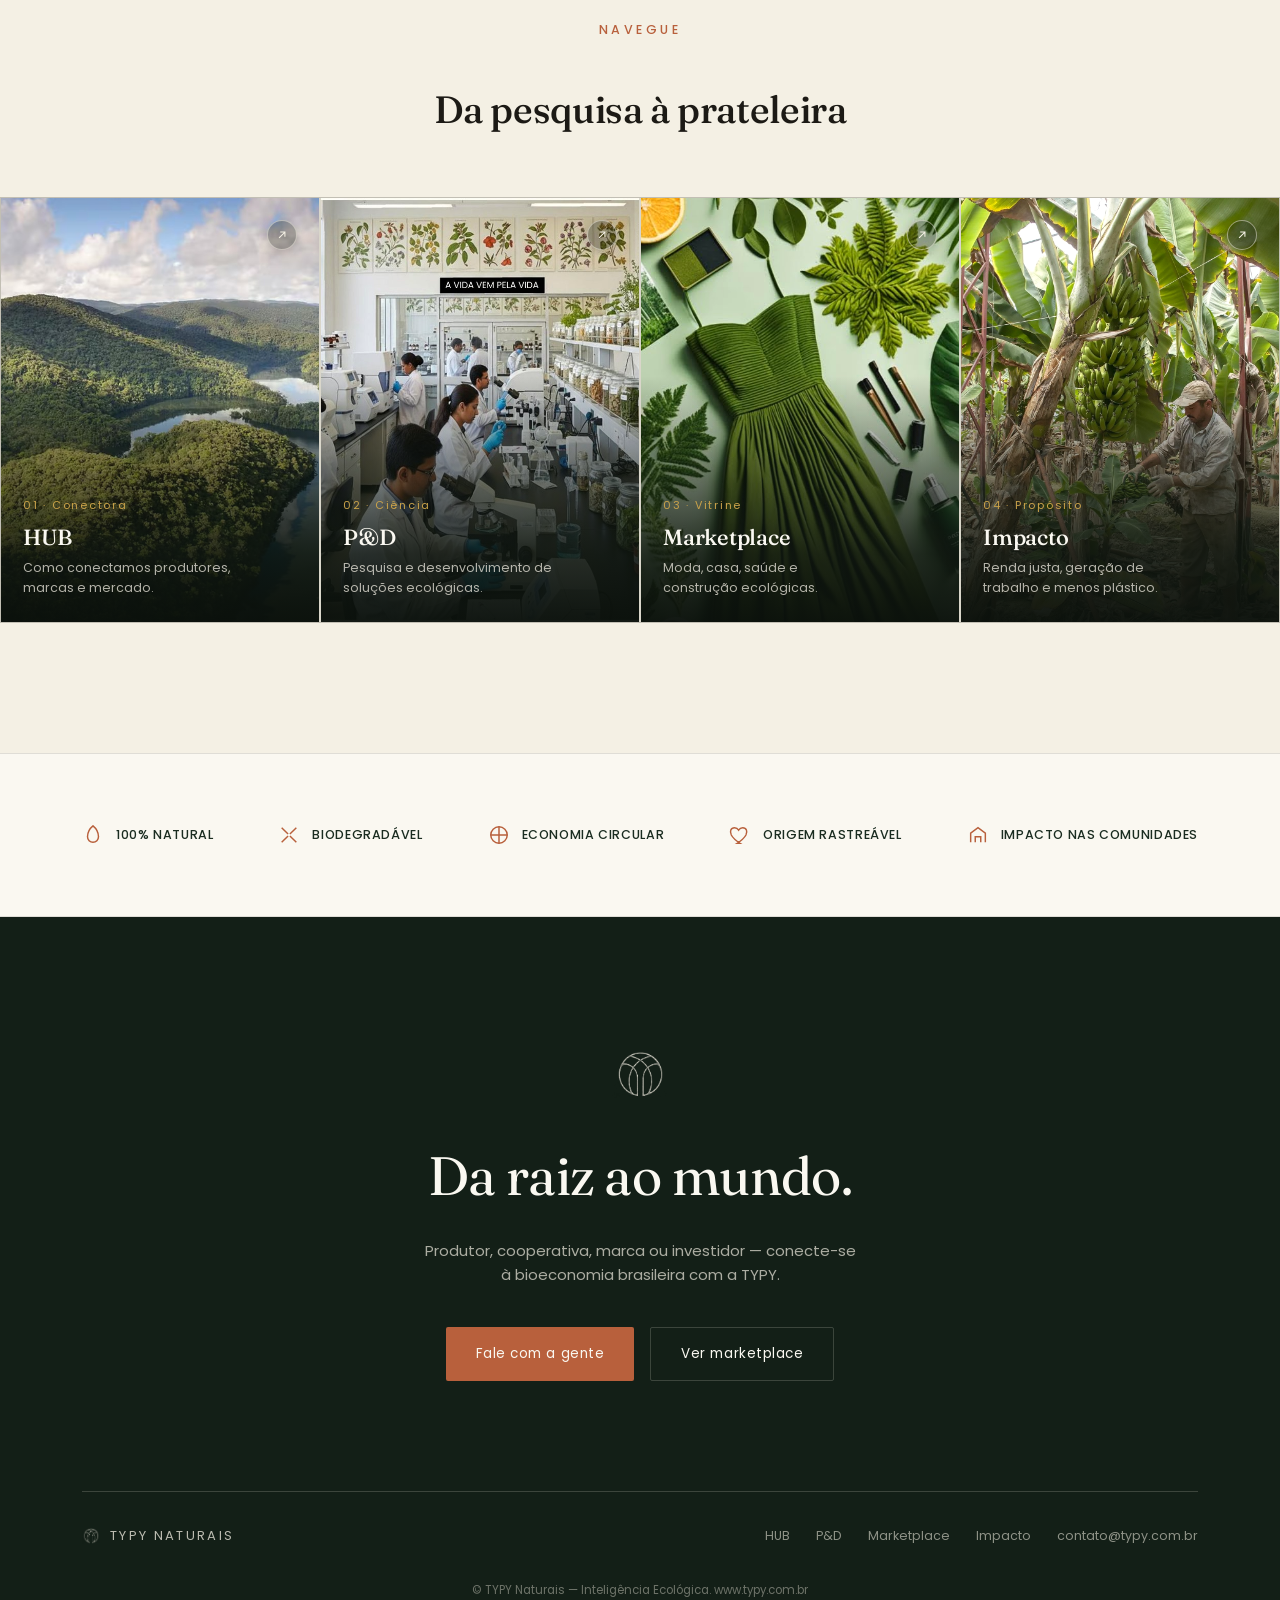
==== commit be88c069: "Update P&D explore card copy on homepage Co-Authored-By: Claude Sonnet 5 <noreply@anthropic.com> Cla" ====
--- a/index.html
+++ b/index.html
@@ -90,7 +90,7 @@
       <div class="ec-inner">
         <span class="ec-num">02 · Ciência</span>
         <h3>P&amp;D</h3>
-        <p>Da fibra bruta à tecnologia aplicada.</p>
+        <p>Pesquisa e desenvolvimento de soluções ecológicas.</p>
       </div>
     </a>
     <a class="explore-card" href="marketplace.html">
--- a/assets/styles.css
+++ b/assets/styles.css
@@ -239,6 +239,9 @@
 @media (prefers-reduced-motion: reduce){
   .hero img{ animation:none; }
   .hero-parallax{ transform:none !important; }
+  .pd-hero img{ animation:none; }
+  .pd-hero .eyebrow, .pd-hero h1, .pd-hero p.lead{ opacity:1; animation:none; }
+  .glow-word{ animation:none; }
 }
 
 /* ---------- PAGE HEADER (internal pages) ---------- */
@@ -289,6 +292,23 @@
   letter-spacing:.14em;
   text-transform:uppercase;
   color:var(--gold);
+}
+.pagehead.centered .wrap{ text-align:center; }
+.pagehead.centered h1,
+.pagehead.centered p.lead{ margin-left:auto; margin-right:auto; }
+
+/* ---------- PD HERO ACCENT ---------- */
+.pd-hero img{ animation:heroZoom 20s ease-out forwards; }
+.pd-hero .eyebrow{ opacity:0; animation:fadeUp .9s ease .1s forwards; }
+.pd-hero h1{ opacity:0; animation:heroTitleIn 1.1s cubic-bezier(.16,.8,.24,1) .25s forwards; }
+.pd-hero p.lead{ opacity:0; animation:fadeUp 1s ease .55s forwards; }
+.glow-word{
+  color:var(--gold);
+  animation:glowPulse 2.6s ease-in-out .3s infinite;
+}
+@keyframes glowPulse{
+  0%,100%{ text-shadow:0 0 10px rgba(199,164,89,.3); }
+  50%{ text-shadow:0 0 26px rgba(199,164,89,.8); }
 }
 
 /* ---------- ESSENCIA / general prose section ---------- */
